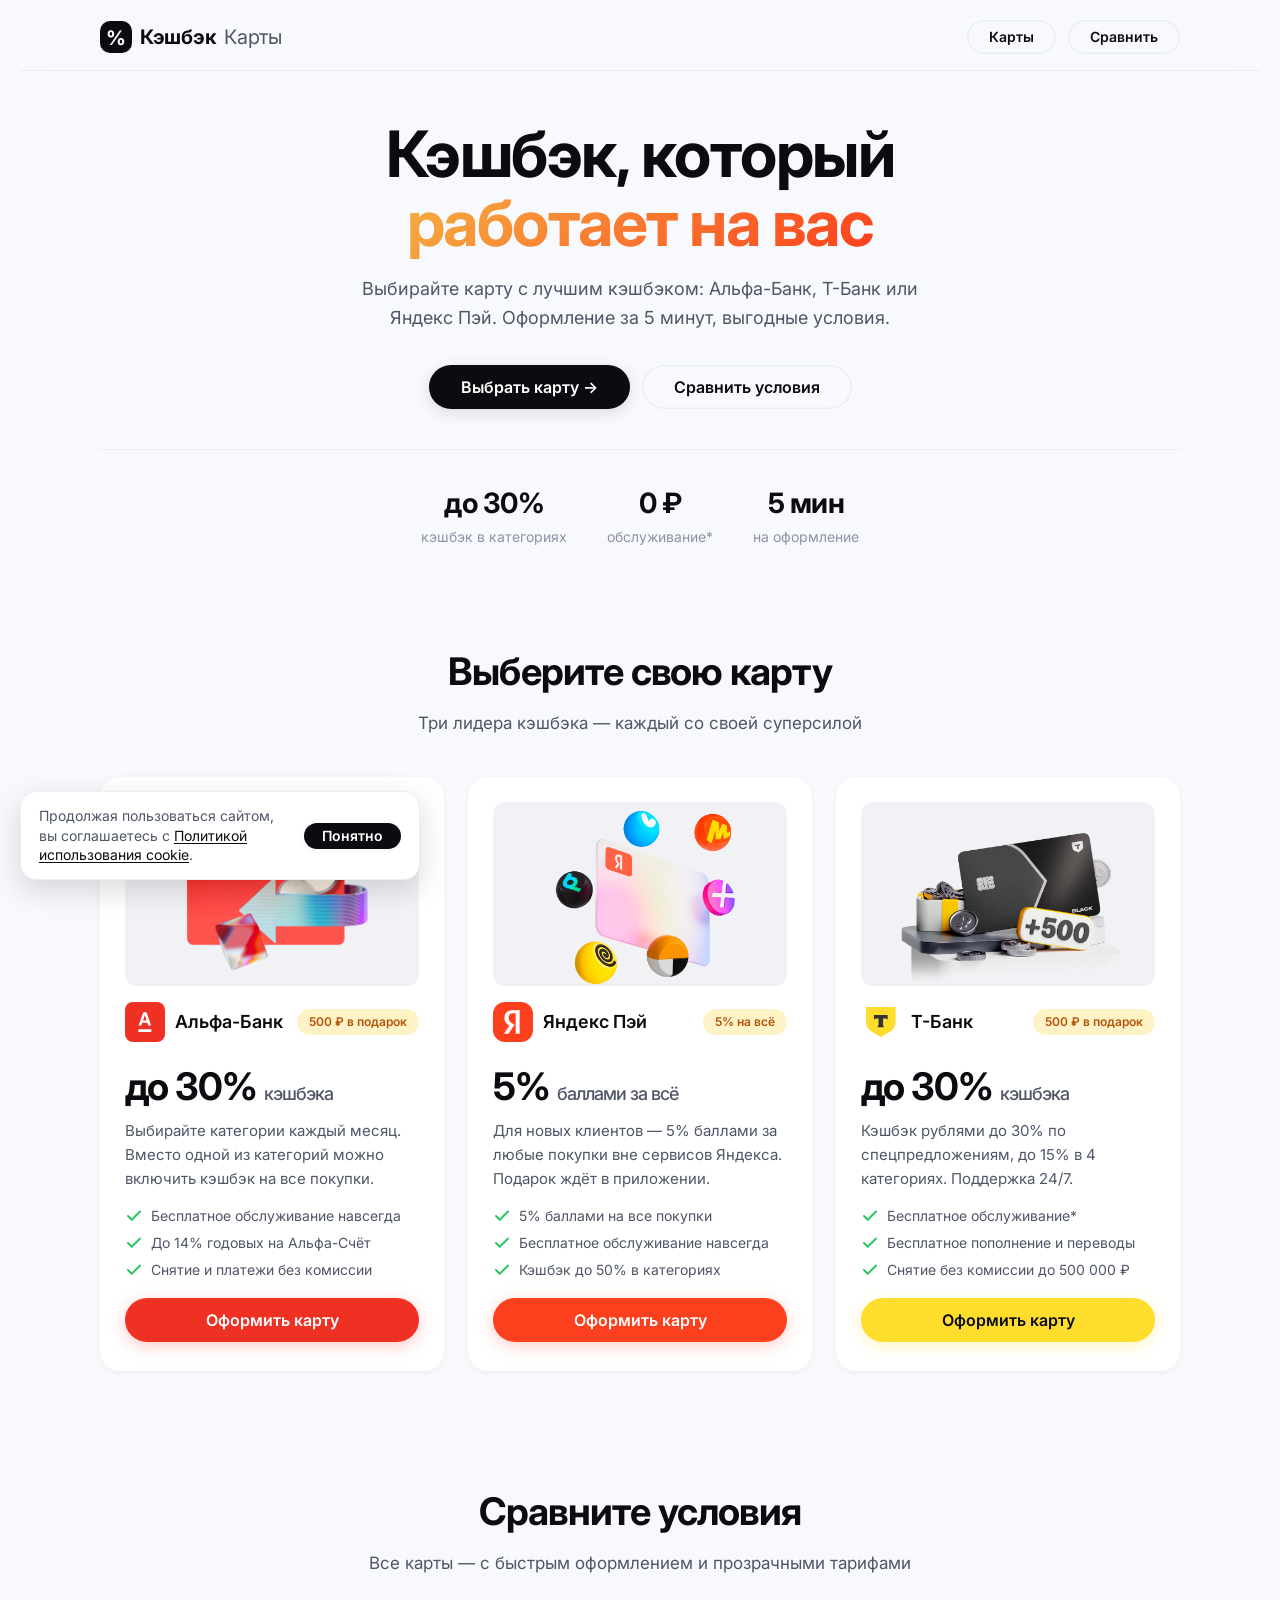
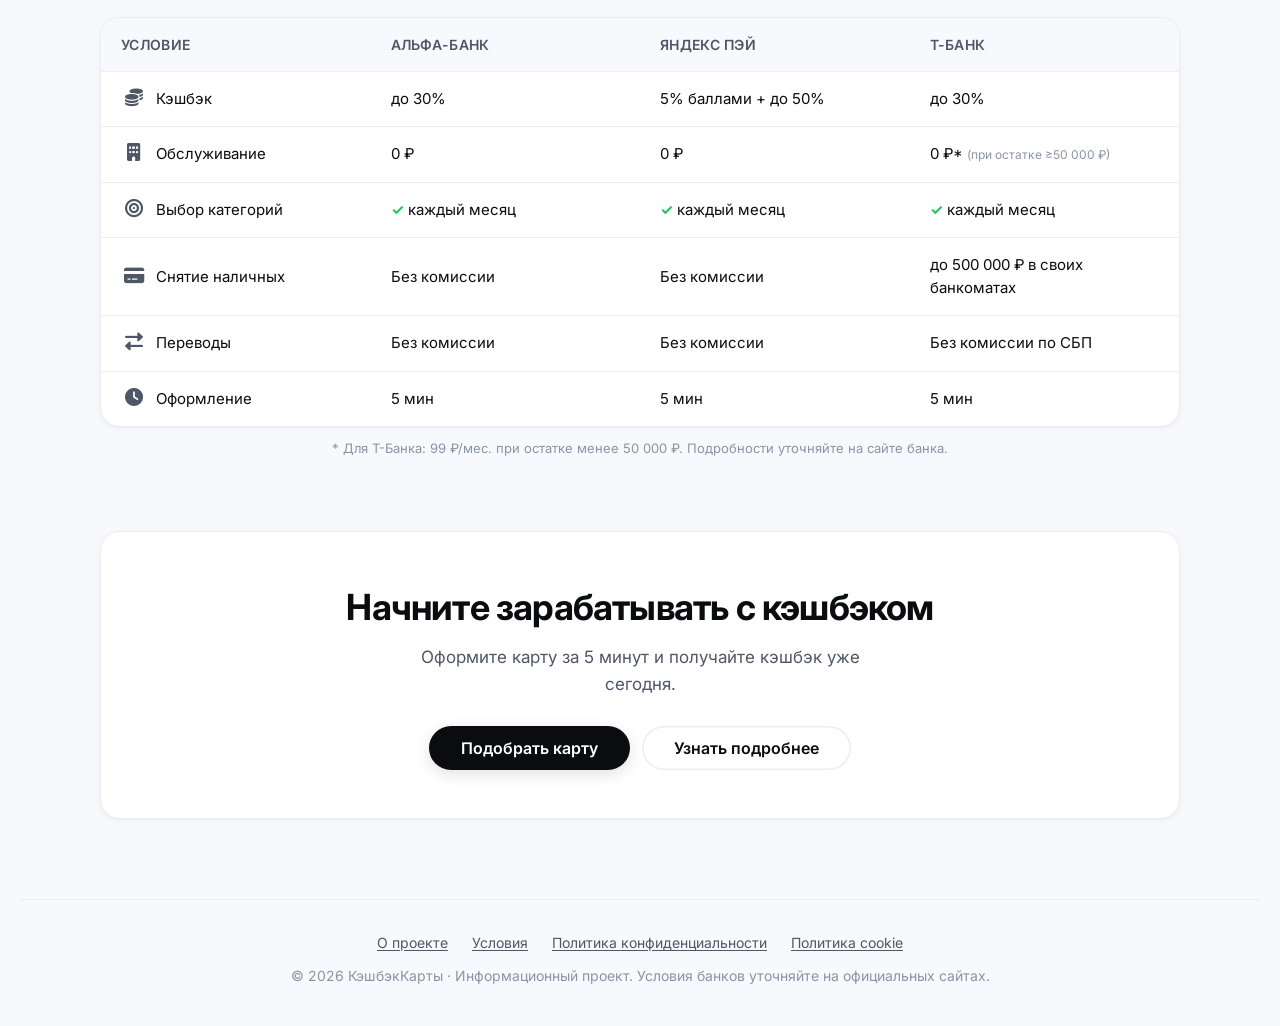
==== index.html @ 8a9fdfa0 "Update index.html" ====
<!DOCTYPE html>
<html lang="ru">
<head>

<!-- Yandex.Metrika counter -->
<script type="text/javascript">
    (function(m,e,t,r,i,k,a){
        m[i]=m[i]||function(){(m[i].a=m[i].a||[]).push(arguments)};
        m[i].l=1*new Date();
        for (var j = 0; j < document.scripts.length; j++) {if (document.scripts[j].src === r) { return; }}
        k=e.createElement(t),a=e.getElementsByTagName(t)[0],k.async=1,k.src=r,a.parentNode.insertBefore(k,a)
    })(window, document,'script','https://mc.yandex.ru/metrika/tag.js?id=110463115', 'ym');

    ym(110463115, 'init', {ssr:true, webvisor:true, clickmap:true, ecommerce:"dataLayer", referrer: document.referrer, url: location.href, accurateTrackBounce:true, trackLinks:true});
</script>
<noscript><div><img src="https://mc.yandex.ru/watch/110463115" style="position:absolute; left:-9999px;" alt="" /></div></noscript>
<!-- /Yandex.Metrika counter -->

    <!-- Управление индексацией -->
    <meta name="robots" content="index, follow">
    
    <!-- Канонический URL (основной адрес страницы, защита от дублей) -->
    <link rel="canonical" href="https://cash-top.ru/index.html">
    
    <!-- Open Graph (для соцсетей) -->
    <meta property="og:title" content="Сравнение карт с кэшбэком – Альфа, Т-Банк, Яндекс" />
    <meta property="og:description" content="Выберите лучшую дебетовую карту с кэшбэком до 30%. Сравните условия за 5 минут. Бесплатное обслуживание." />
    <meta property="og:locale" content="ru_RU">
    <meta property="og:type" content="website">
    <meta property="og:site_name" content="КэшбэкКарты">
    <meta property="og:url" content="https://cash-top.ru/index.html">
    <!-- Картинка для соцсетей (общая для всех страниц, либо своя для каждой) -->
    <meta property="og:image" content="https://cash-top.ru/og-image-1200x630.png">
    <meta property="og:image:width" content="1200">
    <meta property="og:image:height" content="630">
    
    <meta charset="UTF-8" />
    <meta name="viewport" content="width=device-width, initial-scale=1.0, maximum-scale=1.0, user-scalable=no" />
    <title>Сравнение карт с кэшбэком – Альфа, Т-Банк, Яндекс | КэшбэкКарты</title>
    <meta name="description" content="Выберите лучшую дебетовую карту с кэшбэком до 30%. Сравните условия Альфа-Банка, Т-Банка и Яндекс Пэй за 5 минут. Бесплатное обслуживание." />
    <link rel="stylesheet" href="https://cdnjs.cloudflare.com/ajax/libs/font-awesome/6.0.0-beta3/css/all.min.css" />
    <link rel="preconnect" href="https://fonts.googleapis.com" />
    <link rel="preconnect" href="https://fonts.gstatic.com" crossorigin />
    <link href="https://fonts.googleapis.com/css2?family=Inter:opsz,wght@14..32,400;14..32,500;14..32,600;14..32,700&display=swap" rel="stylesheet" />
    <link rel="stylesheet" href="styles.css" />

    <!-- Базовый фавикон -->
    <link rel="icon" type="image/x-icon" href="/favicon.ico">
    <link rel="icon" type="image/svg+xml" href="/favicon.svg">
    
    <!-- Для современных браузеров -->
    <link rel="icon" type="image/png" sizes="32x32" href="/favicon-32x32.png">
    <link rel="icon" type="image/png" sizes="16x16" href="/favicon-16x16.png">
    
    <!-- Для iOS (Apple Touch Icon) -->
    <link rel="apple-touch-icon" sizes="180x180" href="/apple-touch-icon.png">
    
    <!-- Для Android Chrome (PWA) -->
    <link rel="manifest" href="/site.webmanifest">
    
    <!-- Цвет темы в браузере (опционально) -->
    <meta name="theme-color" content="#0b0c10">
    
</head>
<body>

    <!-- ===== HEADER ===== -->
    <header class="header">
        <div class="container">
            <a href="index.html" class="logo">
                <svg width="32" height="32" viewBox="0 0 32 32" fill="none" xmlns="http://www.w3.org/2000/svg">
                    <rect width="32" height="32" rx="10" fill="#0b0c10" />
                    <text x="50%" y="52%" dominant-baseline="central" text-anchor="middle" fill="#fff" font-size="20" font-weight="700" font-family="Inter, sans-serif">%</text>
                </svg>
                Кэшбэк<span>Карты</span>
            </a>
            <div class="header-actions">
                <a href="index.html#cards" class="btn btn-sm btn-outline">Карты</a>
                <a href="index.html#compare" class="btn btn-sm btn-outline">Сравнить</a>
            </div>
        </div>
    </header>

    <!-- ===== HERO ===== -->
    <section class="hero">
        <div class="container">
            <h1>Кэшбэк, который<br /><span class="highlight">работает на вас</span></h1>
            <p>Выбирайте карту с лучшим кэшбэком: Альфа-Банк, Т-Банк или Яндекс Пэй. Оформление за 5 минут, выгодные условия.</p>
            <div class="hero-actions">
                <a href="index.html#cards" class="btn btn-primary">Выбрать карту →</a>
                <a href="index.html#compare" class="btn btn-outline">Сравнить условия</a>
            </div>
            <div class="hero-stats">
                <div class="hero-stats-item"><div class="num">до 30%</div><div class="label">кэшбэк в категориях</div></div>
                <div class="hero-stats-item"><div class="num">0 ₽</div><div class="label">обслуживание*</div></div>
                <div class="hero-stats-item"><div class="num">5 мин</div><div class="label">на оформление</div></div>
            </div>
        </div>
    </section>

    <!-- ===== CARDS ===== -->
    <section class="section" id="cards">
        <div class="container">
            <div class="section-header"><h2>Выберите свою карту</h2><p>Три лидера кэшбэка — каждый со своей суперсилой</p></div>
            <div class="cards-grid">
                <!-- Альфа-Банк -->
                <div class="card-offer">
                    <div class="card-image"><img src="alfa.png" alt="Альфа-Карта" /></div>
                    <div class="brand">
                        <div class="brand-icon"><img src="alfa.svg" alt="Альфа-Банк" /></div>
                        <span class="brand-name">Альфа-Банк</span>
                        <span class="badge">500 ₽ в подарок</span>
                    </div>
                    <div class="cashback">до 30% <span>кэшбэка</span></div>
                    <p class="desc">Выбирайте категории каждый месяц. Вместо одной из категорий можно включить кэшбэк на все покупки.</p>
                    <ul class="features">
                        <li><svg width="18" height="18" viewBox="0 0 24 24" fill="none" stroke="currentColor" stroke-width="2.5" stroke-linecap="round" stroke-linejoin="round"><path d="M20 6L9 17l-5-5"/></svg> Бесплатное обслуживание навсегда</li>
                        <li><svg width="18" height="18" viewBox="0 0 24 24" fill="none" stroke="currentColor" stroke-width="2.5" stroke-linecap="round" stroke-linejoin="round"><path d="M20 6L9 17l-5-5"/></svg> До 14% годовых на Альфа-Счёт</li>
                        <li><svg width="18" height="18" viewBox="0 0 24 24" fill="none" stroke="currentColor" stroke-width="2.5" stroke-linecap="round" stroke-linejoin="round"><path d="M20 6L9 17l-5-5"/></svg> Снятие и платежи без комиссии</li>
                    </ul>
                    <a href="https://alfa.me/g3Qh7x" target="_blank" rel="noopener" class="btn btn-alfa btn-block">Оформить карту</a>
                </div>
                <!-- Яндекс Пэй -->
                <div class="card-offer">
                    <div class="card-image"><img src="yandex.png" alt="Яндекс Пэй" /></div>
                    <div class="brand">
                        <div class="brand-icon"><img src="yandex.svg" alt="Яндекс Пэй" /></div>
                        <span class="brand-name">Яндекс Пэй</span>
                        <span class="badge">5% на всё</span>
                    </div>
                    <div class="cashback">5% <span>баллами за всё</span></div>
                    <p class="desc">Для новых клиентов — 5% баллами за любые покупки вне сервисов Яндекса. Подарок ждёт в приложении.</p>
                    <ul class="features">
                        <li><svg width="18" height="18" viewBox="0 0 24 24" fill="none" stroke="currentColor" stroke-width="2.5" stroke-linecap="round" stroke-linejoin="round"><path d="M20 6L9 17l-5-5"/></svg> 5% баллами на все покупки</li>
                        <li><svg width="18" height="18" viewBox="0 0 24 24" fill="none" stroke="currentColor" stroke-width="2.5" stroke-linecap="round" stroke-linejoin="round"><path d="M20 6L9 17l-5-5"/></svg> Бесплатное обслуживание навсегда</li>
                        <li><svg width="18" height="18" viewBox="0 0 24 24" fill="none" stroke="currentColor" stroke-width="2.5" stroke-linecap="round" stroke-linejoin="round"><path d="M20 6L9 17l-5-5"/></svg> Кэшбэк до 50% в категориях</li>
                    </ul>
                    <a href="https://bank.yandex.ru/invite?refid=5atJBcJFgnE" target="_blank" rel="noopener" class="btn btn-yandex btn-block">Оформить карту</a>
                </div>
                <!-- Т-Банк -->
                <div class="card-offer">
                    <div class="card-image"><img src="tbank.png" alt="Т-Банк Black" /></div>
                    <div class="brand">
                        <div class="brand-icon"><img src="tbank.svg" alt="Т-Банк" /></div>
                        <span class="brand-name">Т-Банк</span>
                        <span class="badge">500 ₽ в подарок</span>
                    </div>
                    <div class="cashback">до 30% <span>кэшбэка</span></div>
                    <p class="desc">Кэшбэк рублями до 30% по спецпредложениям, до 15% в 4 категориях. Поддержка 24/7.</p>
                    <ul class="features">
                        <li><svg width="18" height="18" viewBox="0 0 24 24" fill="none" stroke="currentColor" stroke-width="2.5" stroke-linecap="round" stroke-linejoin="round"><path d="M20 6L9 17l-5-5"/></svg> Бесплатное обслуживание*</li>
                        <li><svg width="18" height="18" viewBox="0 0 24 24" fill="none" stroke="currentColor" stroke-width="2.5" stroke-linecap="round" stroke-linejoin="round"><path d="M20 6L9 17l-5-5"/></svg> Бесплатное пополнение и переводы</li>
                        <li><svg width="18" height="18" viewBox="0 0 24 24" fill="none" stroke="currentColor" stroke-width="2.5" stroke-linecap="round" stroke-linejoin="round"><path d="M20 6L9 17l-5-5"/></svg> Снятие без комиссии до 500 000 ₽</li>
                    </ul>
                    <a href="https://tbank.ru/baf/66MGK6Lx8ze" target="_blank" rel="noopener" class="btn btn-tbank btn-block">Оформить карту</a>
                </div>
            </div>
        </div>
    </section>

    <!-- ===== COMPARISON ===== -->
    <section class="section" id="compare">
        <div class="container">
            <div class="section-header"><h2>Сравните условия</h2><p>Все карты — с быстрым оформлением и прозрачными тарифами</p></div>
            <div class="comparison-wrap">
                <table class="comparison-table">
                    <thead><tr><th>Условие</th><th>Альфа-Банк</th><th>Яндекс Пэй</th><th>Т-Банк</th></tr></thead>
                    <tbody>
                        <tr><td><i class="fas fa-coins row-icon"></i> Кэшбэк</td><td>до 30%</td><td>5% баллами + до 50%</td><td>до 30%</td></tr>
                        <tr><td><i class="fas fa-building row-icon"></i> Обслуживание</td><td>0 ₽</td><td>0 ₽</td><td>0 ₽* <span style="font-size:12px;color:var(--text-tertiary);">(при остатке ≥50 000 ₽)</span></td></tr>
                        <tr><td><i class="fas fa-bullseye row-icon"></i> Выбор категорий</td><td><span class="check">✓</span> каждый месяц</td><td><span class="check">✓</span> каждый месяц</td><td><span class="check">✓</span> каждый месяц</td></tr>
                        <tr><td><i class="fas fa-credit-card row-icon"></i> Снятие наличных</td><td>Без комиссии</td><td>Без комиссии</td><td>до 500 000 ₽ в своих банкоматах</td></tr>
                        <tr><td><i class="fas fa-exchange-alt row-icon"></i> Переводы</td><td>Без комиссии</td><td>Без комиссии</td><td>Без комиссии по СБП</td></tr>
                        <tr><td><i class="fas fa-clock row-icon"></i> Оформление</td><td>5 мин</td><td>5 мин</td><td>5 мин</td></tr>
                    </tbody>
                </table>
            </div>
            <p style="font-size:13px;color:var(--text-tertiary);margin-top:12px;text-align:center;">* Для Т-Банка: 99 ₽/мес. при остатке менее 50 000 ₽. Подробности уточняйте на сайте банка.</p>
        </div>
    </section>

    <!-- ===== CTA ===== -->
    <section class="section" style="padding-top:0;">
        <div class="container">
            <div class="cta-section">
                <h2>Начните зарабатывать с кэшбэком</h2>
                <p>Оформите карту за 5 минут и получайте кэшбэк уже сегодня.</p>
                <div class="cta-actions">
                    <a href="index.html#cards" class="btn btn-primary">Подобрать карту</a>
                    <a href="#" class="btn btn-outline">Узнать подробнее</a>
                </div>
            </div>
        </div>
    </section>

    <!-- ===== FOOTER ===== -->
    <footer class="footer">
        <div class="container">
            <div class="footer-links">
                <a href="about.html">О проекте</a>
                <a href="terms.html">Условия</a>
                <a href="privacy.html">Политика конфиденциальности</a>
                <a href="cookies.html">Политика cookie</a>
            </div>
            <p>© 2026 КэшбэкКарты · Информационный проект. Условия банков уточняйте на официальных сайтах.</p>
        </div>
    </footer>

    <!-- ===== COOKIE BANNER (CashUP style) ===== -->
    <div id="cookieBanner" class="cookie-banner">
        <p>
            Продолжая пользоваться сайтом, вы соглашаетесь с
            <a href="cookies.html">Политикой использования cookie</a>.
        </p>
        <button class="btn" id="acceptCookies">Понятно</button>
    </div>

    <script>
        (function() {
            const banner = document.getElementById('cookieBanner');
            const acceptBtn = document.getElementById('acceptCookies');

            if (localStorage.getItem('cookieConsent') === 'accepted') {
                banner.classList.remove('show');
            } else {
                banner.classList.add('show');
            }

            acceptBtn.addEventListener('click', function() {
                localStorage.setItem('cookieConsent', 'accepted');
                banner.classList.remove('show');
            });
        })();
    </script>

</body>
</html>
---- styles.css ----
/* ===== RESET & BASE ===== */
*,
*::before,
*::after {
    box-sizing: border-box;
    margin: 0;
    padding: 0;
}

:root {
    --font: 'Inter', -apple-system, BlinkMacSystemFont, 'Segoe UI', Roboto, sans-serif;
    --bg: #f8f9fc;
    --surface: #ffffff;
    --surface-hover: #f0f2f6;
    --text-primary: #0b0c10;
    --text-secondary: #4f5666;
    --text-tertiary: #8b93a6;
    --border: #eaeef3;
    --shadow-sm: 0 2px 8px rgba(0, 0, 0, .04), 0 1px 2px rgba(0, 0, 0, .02);
    --shadow-md: 0 8px 30px rgba(0, 0, 0, .06), 0 2px 8px rgba(0, 0, 0, .02);
    --shadow-lg: 0 20px 60px rgba(0, 0, 0, .08), 0 8px 24px rgba(0, 0, 0, .02);
    --radius: 20px;
    --radius-sm: 12px;
    --radius-full: 60px;
    --max-width: 1120px;
    --transition: .25s ease;
}

html {
    -webkit-font-smoothing: antialiased;
    -moz-osx-font-smoothing: grayscale;
}

body {
    font-family: var(--font);
    background: var(--bg);
    color: var(--text-primary);
    line-height: 1.5;
    padding: 0 20px;
}

a {
    text-decoration: none;
    color: inherit;
}

img {
    display: block;
    max-width: 100%;
}

.container {
    max-width: var(--max-width);
    margin: 0 auto;
    padding: 0 20px;
}

/* ===== BUTTONS ===== */
.btn {
    display: inline-flex;
    align-items: center;
    justify-content: center;
    gap: 8px;
    padding: 14px 32px;
    font-family: var(--font);
    font-weight: 600;
    font-size: 16px;
    line-height: 1;
    border: none;
    border-radius: var(--radius-full);
    cursor: pointer;
    transition: var(--transition);
    background: var(--surface);
    color: var(--text-primary);
    box-shadow: var(--shadow-sm);
}

.btn-primary {
    background: #0b0c10;
    color: #fff;
    box-shadow: 0 4px 16px rgba(11, 12, 16, .12);
}
.btn-primary:hover {
    background: #1f2128;
    transform: translateY(-2px);
    box-shadow: 0 8px 28px rgba(11, 12, 16, .16);
}

.btn-tbank {
    background: #ffdd2d;
    color: #0b0c10;
    box-shadow: 0 4px 16px rgba(255, 221, 45, .3);
}
.btn-tbank:hover {
    background: #f5d020;
    transform: translateY(-2px);
    box-shadow: 0 8px 28px rgba(255, 221, 45, .35);
}

.btn-yandex {
    background: #fc3f1d;
    color: #fff;
    box-shadow: 0 4px 16px rgba(252, 63, 29, .25);
}
.btn-yandex:hover {
    background: #e63514;
    transform: translateY(-2px);
    box-shadow: 0 8px 28px rgba(252, 63, 29, .3);
}

.btn-alfa {
    background: #ef3124;
    color: #fff;
    box-shadow: 0 4px 16px rgba(239, 49, 36, .25);
}
.btn-alfa:hover {
    background: #d62b1f;
    transform: translateY(-2px);
    box-shadow: 0 8px 28px rgba(239, 49, 36, .3);
}

.btn-outline {
    background: transparent;
    color: var(--text-primary);
    box-shadow: inset 0 0 0 1.5px var(--border);
}
.btn-outline:hover {
    background: var(--surface-hover);
    box-shadow: inset 0 0 0 1.5px var(--text-tertiary);
}

.btn-block {
    width: 100%;
    justify-content: center;
}

.btn-sm {
    padding: 10px 22px;
    font-size: 14px;
}

/* ===== HEADER ===== */
.header {
    padding: 20px 0 16px;
    border-bottom: 1px solid var(--border);
    background: rgba(248, 249, 252, .7);
    backdrop-filter: blur(12px);
    -webkit-backdrop-filter: blur(12px);
    position: sticky;
    top: 0;
    z-index: 100;
}

.header .container {
    display: flex;
    align-items: center;
    justify-content: space-between;
}

.logo {
    display: flex;
    align-items: center;
    gap: 8px;
    font-weight: 700;
    font-size: 20px;
    letter-spacing: -0.3px;
}
.logo svg {
    flex-shrink: 0;
}
.logo span {
    color: var(--text-secondary);
    font-weight: 400;
}

.header-actions {
    display: flex;
    align-items: center;
    gap: 12px;
}

/* ===== HERO ===== */
.hero {
    padding: 48px 0 40px;
    text-align: center;
}

.hero h1 {
    font-size: clamp(38px, 7vw, 64px);
    font-weight: 700;
    letter-spacing: -1.5px;
    line-height: 1.08;
    max-width: 720px;
    margin: 0 auto 18px;
}

.hero h1 .highlight {
    background: linear-gradient(135deg, #f5b042, #fc3f1d);
    -webkit-background-clip: text;
    -webkit-text-fill-color: transparent;
    background-clip: text;
}

.hero p {
    font-size: 18px;
    color: var(--text-secondary);
    max-width: 560px;
    margin: 0 auto 32px;
    line-height: 1.6;
}

.hero-actions {
    display: flex;
    flex-wrap: wrap;
    align-items: center;
    justify-content: center;
    gap: 12px;
}

.hero-stats {
    display: flex;
    justify-content: center;
    gap: 40px;
    margin-top: 40px;
    padding-top: 32px;
    border-top: 1px solid var(--border);
}

.hero-stats-item {
    text-align: center;
}

.hero-stats-item .num {
    font-size: 28px;
    font-weight: 700;
    letter-spacing: -0.5px;
}

.hero-stats-item .label {
    font-size: 14px;
    color: var(--text-tertiary);
    margin-top: 2px;
}

/* ===== SECTION ===== */
.section {
    padding: 56px 0;
}

.section-header {
    text-align: center;
    max-width: 600px;
    margin: 0 auto 40px;
}

.section-header h2 {
    font-size: clamp(28px, 4vw, 38px);
    font-weight: 700;
    letter-spacing: -0.8px;
    margin-bottom: 10px;
}

.section-header p {
    color: var(--text-secondary);
    font-size: 17px;
    line-height: 1.6;
}

/* ===== CARDS GRID ===== */
.cards-grid {
    display: grid;
    grid-template-columns: repeat(auto-fit, minmax(280px, 1fr));
    gap: 24px;
}

.card-offer {
    background: var(--surface);
    border-radius: var(--radius);
    padding: 24px 24px 28px;
    box-shadow: var(--shadow-sm);
    transition: var(--transition);
    border: 1px solid transparent;
    display: flex;
    flex-direction: column;
}

.card-offer:hover {
    transform: translateY(-4px);
    box-shadow: var(--shadow-md);
    border-color: var(--border);
}

.card-offer .card-image {
    width: 100%;
    border-radius: var(--radius-sm);
    margin-bottom: 16px;
    background: #f0f2f6;
    display: flex;
    align-items: center;
    justify-content: center;
    overflow: hidden;
    aspect-ratio: 1.6 / 1;
}

.card-offer .card-image img {
    width: 100%;
    height: 100%;
    object-fit: contain;
}

.card-offer .brand {
    display: flex;
    align-items: center;
    gap: 10px;
    margin-bottom: 12px;
}

.card-offer .brand-icon {
    width: 40px;
    height: 40px;
    flex-shrink: 0;
    border-radius: 8px;
    overflow: hidden;
    display: flex;
    align-items: center;
    justify-content: center;
}

.card-offer .brand-icon img {
    width: 100%;
    height: 100%;
    object-fit: contain;
}

.card-offer .brand-name {
    font-weight: 600;
    font-size: 18px;
}

.card-offer .badge {
    font-size: 12px;
    font-weight: 600;
    background: #fef3c7;
    color: #b45309;
    padding: 4px 12px;
    border-radius: var(--radius-full);
    margin-left: auto;
    white-space: nowrap;
}

.card-offer .cashback {
    font-size: 38px;
    font-weight: 700;
    letter-spacing: -1px;
    margin: 4px 0 4px;
}

.card-offer .cashback span {
    font-size: 18px;
    font-weight: 500;
    color: var(--text-secondary);
}

.card-offer .desc {
    color: var(--text-secondary);
    font-size: 15px;
    line-height: 1.6;
    margin-bottom: 14px;
    flex: 1;
}

.card-offer .features {
    list-style: none;
    padding: 0;
    margin: 0 0 18px;
    display: flex;
    flex-direction: column;
    gap: 6px;
}

.card-offer .features li {
    display: flex;
    align-items: flex-start;
    gap: 8px;
    font-size: 14px;
    color: var(--text-secondary);
}

.card-offer .features li svg {
    flex-shrink: 0;
    margin-top: 2px;
    color: #22c55e;
}

.card-offer .btn {
    margin-top: auto;
}

/* ===== COMPARISON TABLE ===== */
.comparison-wrap {
    background: var(--surface);
    border-radius: var(--radius);
    box-shadow: var(--shadow-sm);
    overflow: hidden;
    border: 1px solid var(--border);
}

.comparison-table {
    width: 100%;
    table-layout: fixed;
    border-collapse: collapse;
    font-size: 15px;
}

.comparison-table th,
.comparison-table td {
    padding: 16px 20px;
    text-align: left;
    border-bottom: 1px solid var(--border);
}

.comparison-table th:first-child,
.comparison-table td:first-child {
    width: 25%;
}
.comparison-table th:not(:first-child),
.comparison-table td:not(:first-child) {
    width: 25%;
}

.comparison-table th {
    background: var(--bg);
    font-weight: 600;
    font-size: 14px;
    color: var(--text-secondary);
    text-transform: uppercase;
    letter-spacing: .3px;
}

.comparison-table tr:last-child td {
    border-bottom: none;
}

.comparison-table .bank-cell {
    font-weight: 600;
    display: flex;
    align-items: center;
    gap: 10px;
}
.comparison-table .bank-cell .logo-sm {
    width: 24px;
    height: 24px;
}
.comparison-table .bank-cell .logo-sm img {
    width: 100%;
    height: 100%;
}

.comparison-table .check {
    color: #22c55e;
    font-weight: 700;
}

.comparison-table .row-icon {
    font-size: 18px;
    width: 1.4em;
    text-align: center;
    margin-right: 6px;
    color: var(--text-secondary);
}

/* ===== CTA ===== */
.cta-section {
    background: var(--surface);
    border-radius: var(--radius);
    padding: 48px 40px;
    text-align: center;
    box-shadow: var(--shadow-sm);
    border: 1px solid var(--border);
    margin-top: 16px;
}

.cta-section h2 {
    font-size: clamp(26px, 3.5vw, 36px);
    font-weight: 700;
    letter-spacing: -0.8px;
    margin-bottom: 10px;
}

.cta-section p {
    color: var(--text-secondary);
    font-size: 17px;
    max-width: 480px;
    margin: 0 auto 28px;
    line-height: 1.6;
}

.cta-actions {
    display: flex;
    flex-wrap: wrap;
    justify-content: center;
    gap: 12px;
}

/* ===== CONTENT PAGES (about, terms, privacy, cookies) ===== */
.content-page {
    padding: 40px 20px;
    max-width: 800px;
    margin: 0 auto;
}

.content-page h1 {
    font-size: 32px;
    font-weight: 700;
    letter-spacing: -0.8px;
    margin-bottom: 20px;
}

.content-page h2 {
    font-size: 24px;
    font-weight: 600;
    margin: 28px 0 12px;
    letter-spacing: -0.4px;
}

.content-page p {
    margin-bottom: 12px;
    color: var(--text-secondary);
    line-height: 1.7;
}

.content-page ul {
    margin: 12px 0 16px 24px;
    color: var(--text-secondary);
    line-height: 1.7;
}

.content-page ul li {
    margin-bottom: 6px;
}

.content-page a {
    color: var(--text-link, #0b0c10);
    text-decoration: underline;
    text-underline-offset: 2px;
}
.content-page a:hover {
    color: var(--text-primary);
}

.content-page em {
    color: var(--text-tertiary);
    font-style: italic;
}

/* ===== FOOTER ===== */
.footer {
    padding: 32px 0 40px;
    border-top: 1px solid var(--border);
    margin-top: 24px;
    text-align: center;
    font-size: 14px;
    color: var(--text-tertiary);
}

.footer a {
    color: var(--text-secondary);
    text-decoration: underline;
    text-underline-offset: 2px;
}
.footer a:hover {
    color: var(--text-primary);
}

.footer-links {
    display: flex;
    justify-content: center;
    gap: 24px;
    margin-bottom: 12px;
    flex-wrap: wrap;
}

/* ===== COOKIE BANNER (CashUP style) ===== */
.cookie-banner {
    position: fixed;
    bottom: 20px;
    left: 20px;
    max-width: 400px;
    background: var(--surface);
    border-radius: 16px;
    box-shadow: 0 10px 30px rgba(0, 0, 0, 0.15);
    padding: 14px 18px;
    z-index: 9999;
    display: none;
    align-items: center;
    justify-content: space-between;
    gap: 14px;
    border: 1px solid var(--border);
}
.cookie-banner.show {
    display: flex;
}
.cookie-banner p {
    font-size: 14px;
    color: var(--text-secondary);
    margin: 0;
    flex: 1;
    line-height: 1.4;
}
.cookie-banner a {
    color: var(--text-link, var(--text-primary));
    text-decoration: underline;
    text-underline-offset: 2px;
}
.cookie-banner .btn {
    padding: 6px 18px;
    font-size: 14px;
    font-weight: 600;
    background: var(--button-color-primary, #0b0c10);
    color: var(--text-color-primary-inverted, #fff);
    border: none;
    border-radius: 30px;
    cursor: pointer;
    white-space: nowrap;
    transition: background 0.2s;
}
.cookie-banner .btn:hover {
    background: var(--button-color-primary-active, #1f2128);
}
@media (max-width: 640px) {
    .cookie-banner {
        left: 16px;
        right: 16px;
        max-width: none;
        bottom: 16px;
        padding: 12px 16px;
        flex-wrap: wrap;
        justify-content: center;
        text-align: center;
    }
    .cookie-banner p {
        flex: 1 1 100%;
        text-align: center;
    }
}

/* ===== RESPONSIVE ===== */
@media (max-width: 768px) {
    body {
        padding: 0 16px;
    }
    .container {
        padding: 0 12px;
    }
    .hero {
        padding: 32px 0 28px;
    }
    .hero h1 {
        font-size: 32px;
    }
    .hero-stats {
        gap: 24px;
        flex-wrap: wrap;
    }
    .hero-stats-item .num {
        font-size: 22px;
    }
    .section {
        padding: 40px 0;
    }
    .cards-grid {
        grid-template-columns: 1fr;
        max-width: 420px;
        margin: 0 auto;
    }
    .comparison-table {
        font-size: 13px;
    }
    .comparison-table th,
    .comparison-table td {
        padding: 12px 14px;
    }
    .cta-section {
        padding: 32px 20px;
    }
    .header .logo {
        font-size: 17px;
    }
    .header-actions .btn-sm {
        padding: 8px 16px;
        font-size: 13px;
    }
    .content-page {
        padding: 24px 12px;
    }
    .content-page h1 {
        font-size: 28px;
    }
    .content-page h2 {
        font-size: 20px;
    }
}

@media (max-width: 480px) {
    .hero h1 {
        font-size: 28px;
    }
    .hero p {
        font-size: 16px;
    }
    .hero-stats {
        flex-direction: column;
        gap: 12px;
    }
    .comparison-table {
        font-size: 12px;
    }
    .comparison-table th,
    .comparison-table td {
        padding: 10px 10px;
    }
    .comparison-table .bank-cell {
        gap: 6px;
        font-size: 13px;
    }
    .content-page h1 {
        font-size: 24px;
    }
    .content-page h2 {
        font-size: 18px;
    }
}
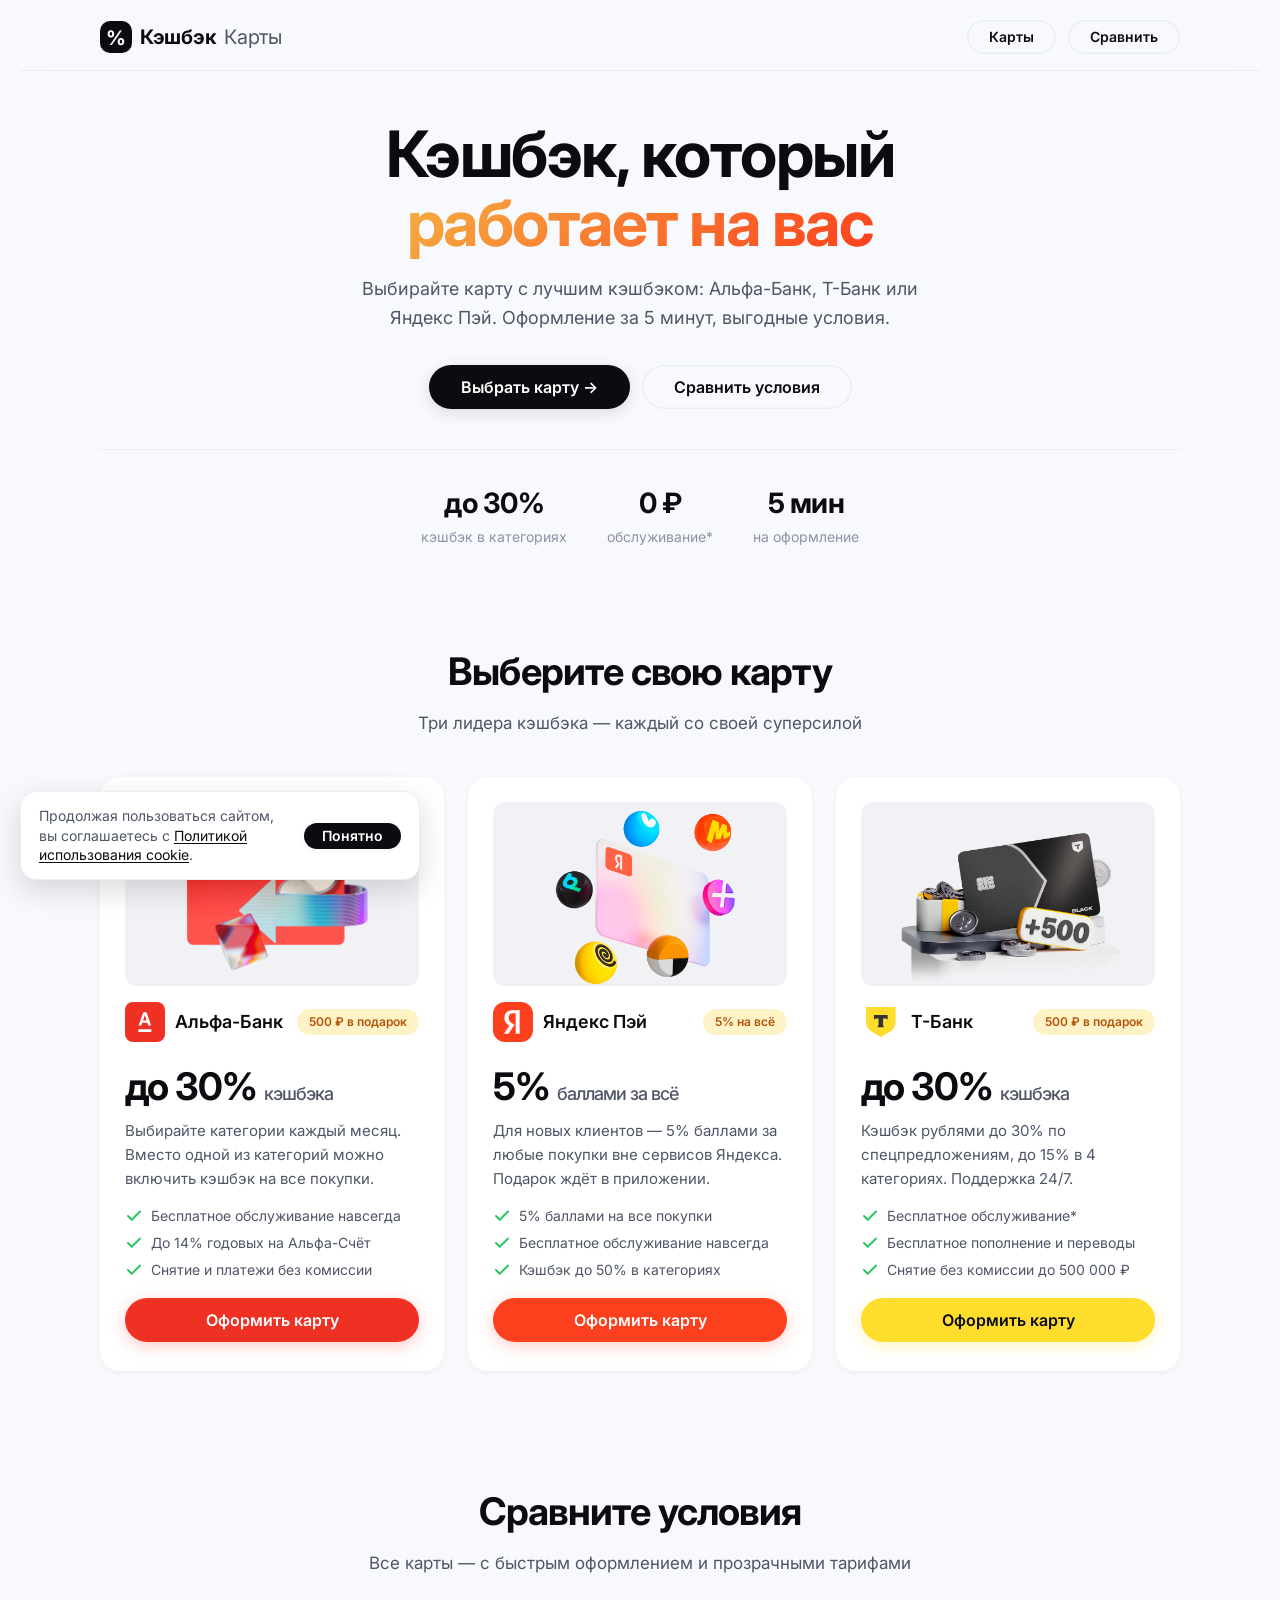
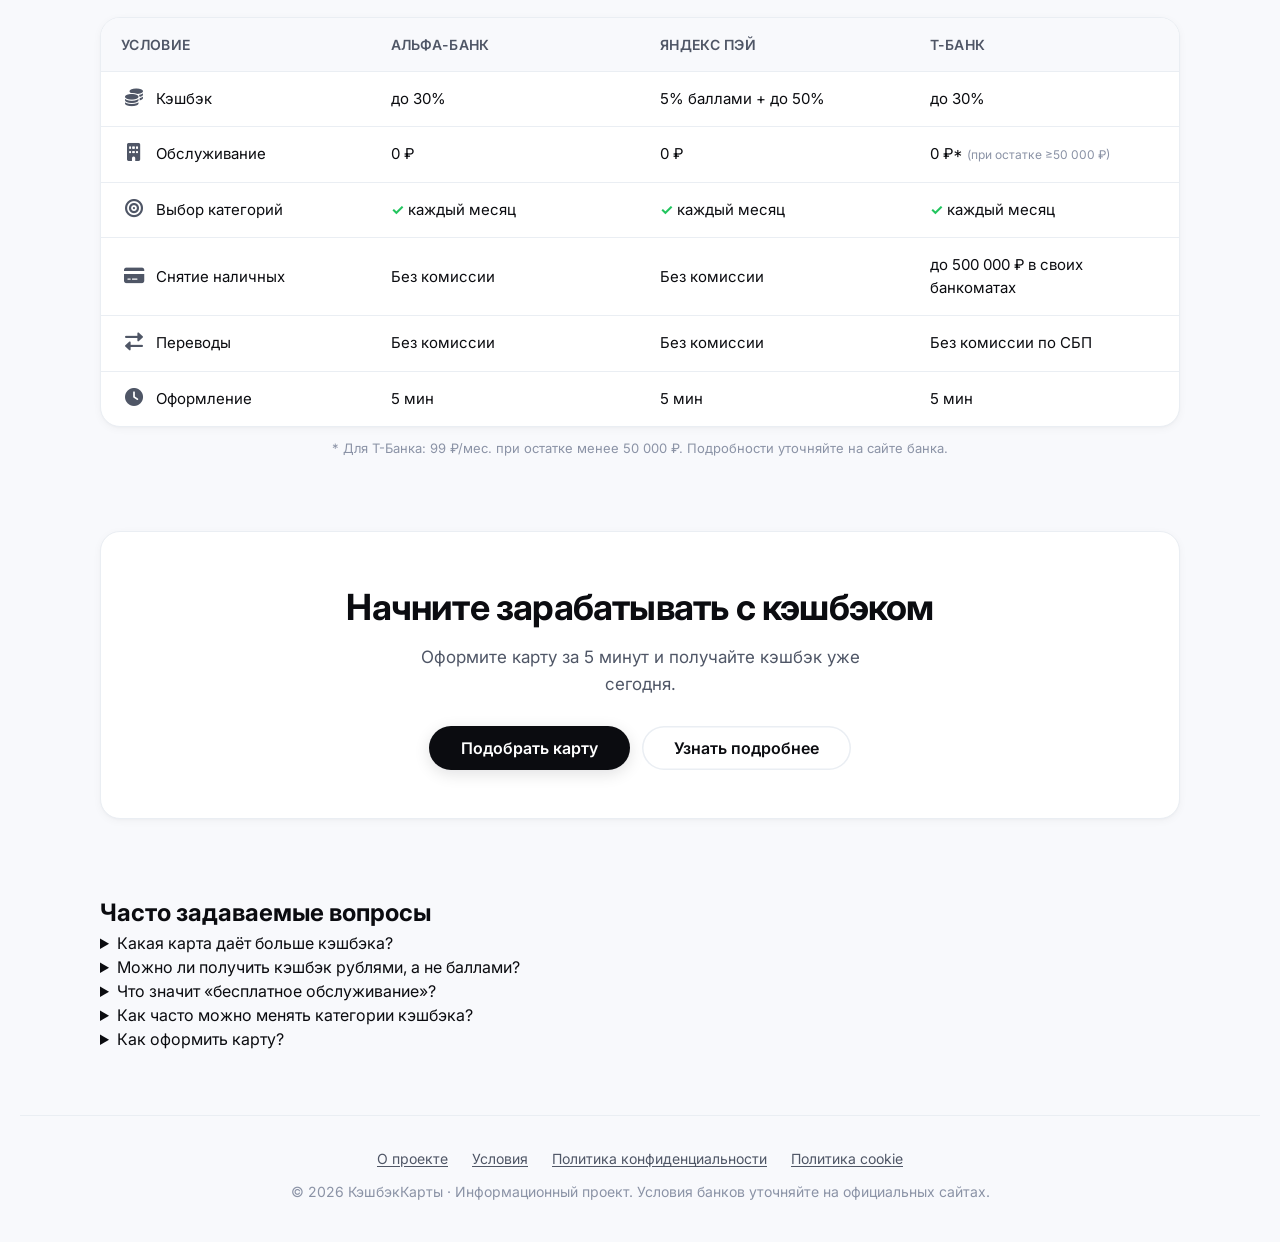
==== commit 17df857b: "Update index.html" ====
--- a/index.html
+++ b/index.html
@@ -193,6 +193,38 @@
         </div>
     </section>
 
+        <!-- ===== FAQ (АККОРДЕОН) ===== -->
+    <section class="section" id="faq" style="padding: 20px 0 40px;">
+        <div class="container">
+            <h2 class="section-title faq-title">Часто задаваемые вопросы</h2>
+    
+            <details class="faq-item">
+                <summary>Какая карта даёт больше кэшбэка?</summary>
+                <p>Универсальной карты не существует – банки обновляют условия каждый месяц. Оптимальная стратегия – использовать несколько карт в связке: например, Т-Банк для супермаркетов и АЗС, Альфа-Банк для кафе и развлечений, а Яндекс Пэй как универсальный вариант на все остальные покупки. Актуальные проценты всегда можно посмотреть в приложениях банков.</p>
+            </details>
+    
+            <details class="faq-item">
+                <summary>Можно ли получить кэшбэк рублями, а не баллами?</summary>
+                <p>Да, Альфа-Банк и Т-Банк начисляют кэшбэк рублями. Яндекс Пэй начисляет баллами, которые можно тратить в сервисах Яндекса.</p>
+            </details>
+    
+            <details class="faq-item">
+                <summary>Что значит «бесплатное обслуживание»?</summary>
+                <p>Это значит, что вы не платите за выпуск и годовое обслуживание карты. У Т-Банка есть условие: бесплатно, если хранить на счетах от 50 000 ₽, иначе 99 ₽/мес.</p>
+            </details>
+    
+            <details class="faq-item">
+                <summary>Как часто можно менять категории кэшбэка?</summary>
+                <p>Яндекс Пэй, Альфа-Банк и Т-Банк позволяют менять категории каждый месяц.</p>
+            </details>
+    
+            <details class="faq-item">
+                <summary>Как оформить карту?</summary>
+                <p>Нажмите кнопку «Оформить карту» на карточке нужного банка. Вы перейдёте на официальную страницу, где заполните заявку – это займёт не более 5 минут.</p>
+            </details>
+        </div>
+    </section>
+    
     <!-- ===== FOOTER ===== -->
     <footer class="footer">
         <div class="container">
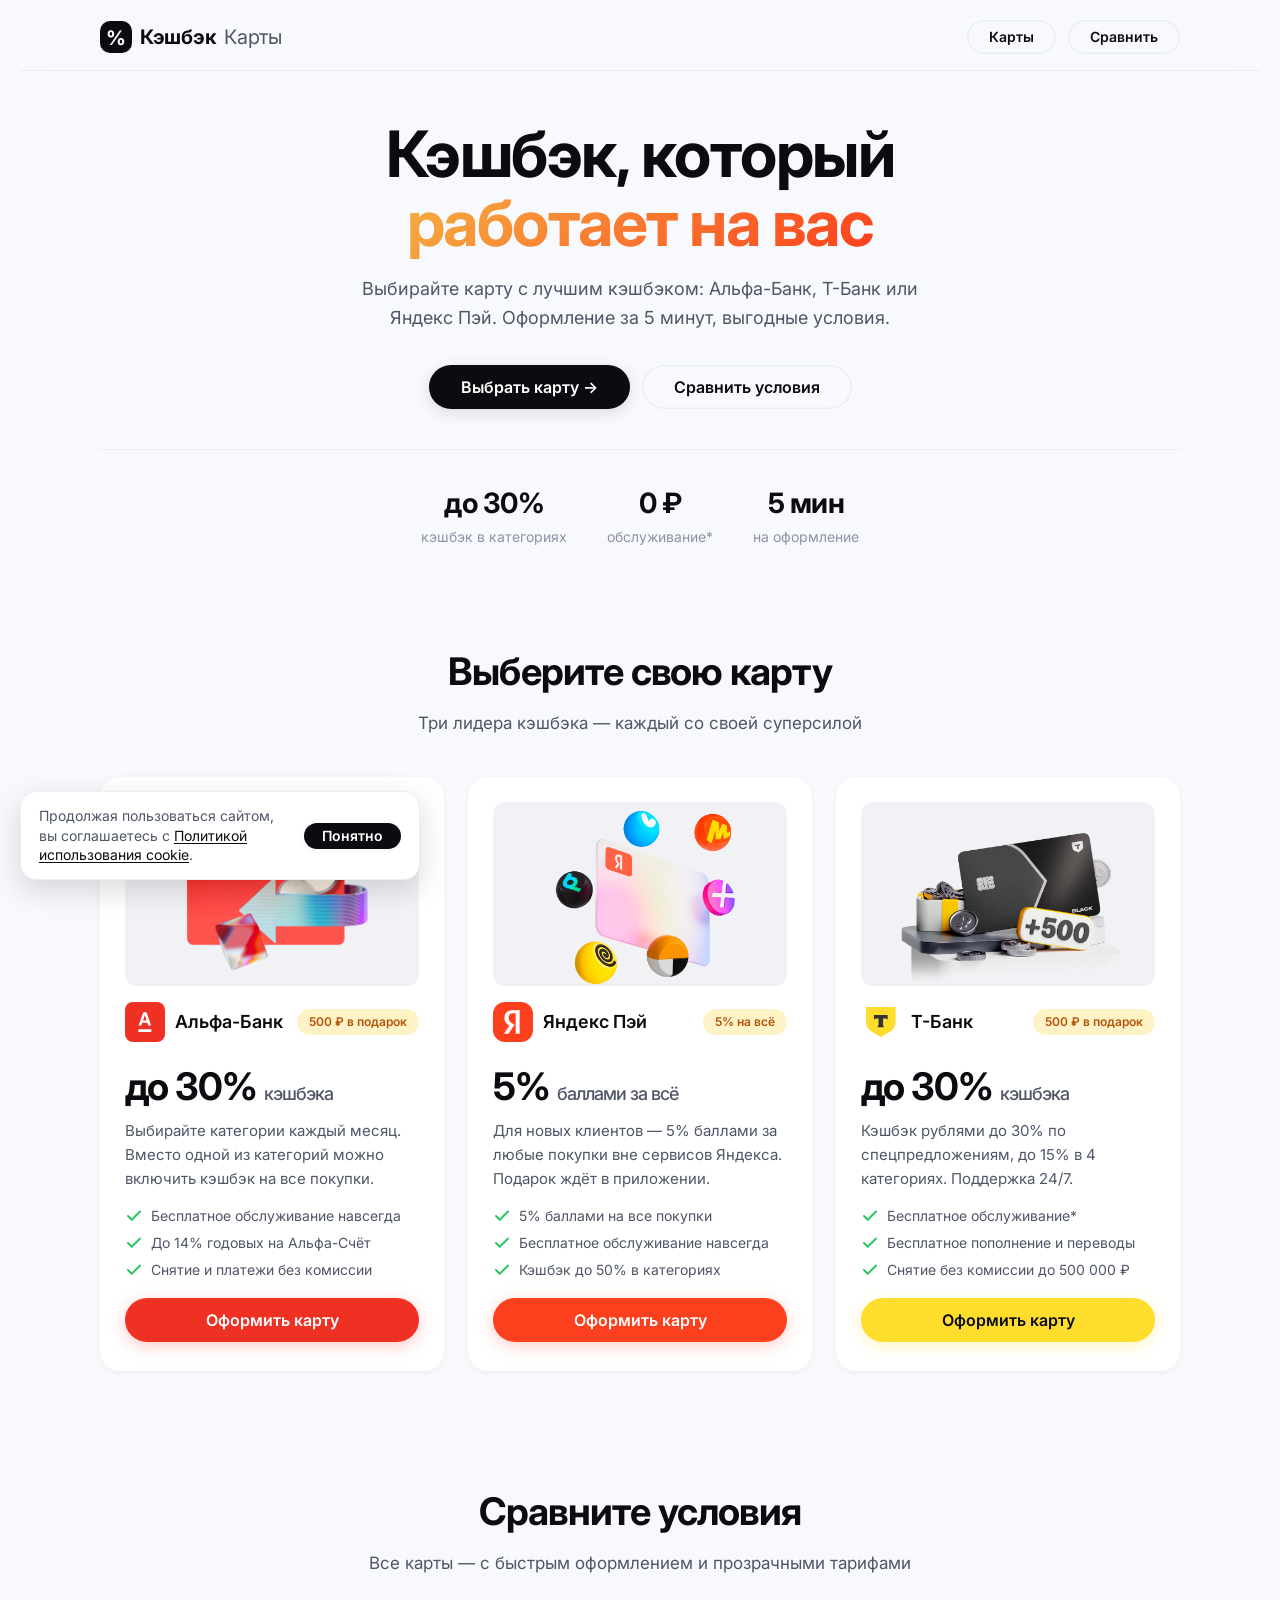
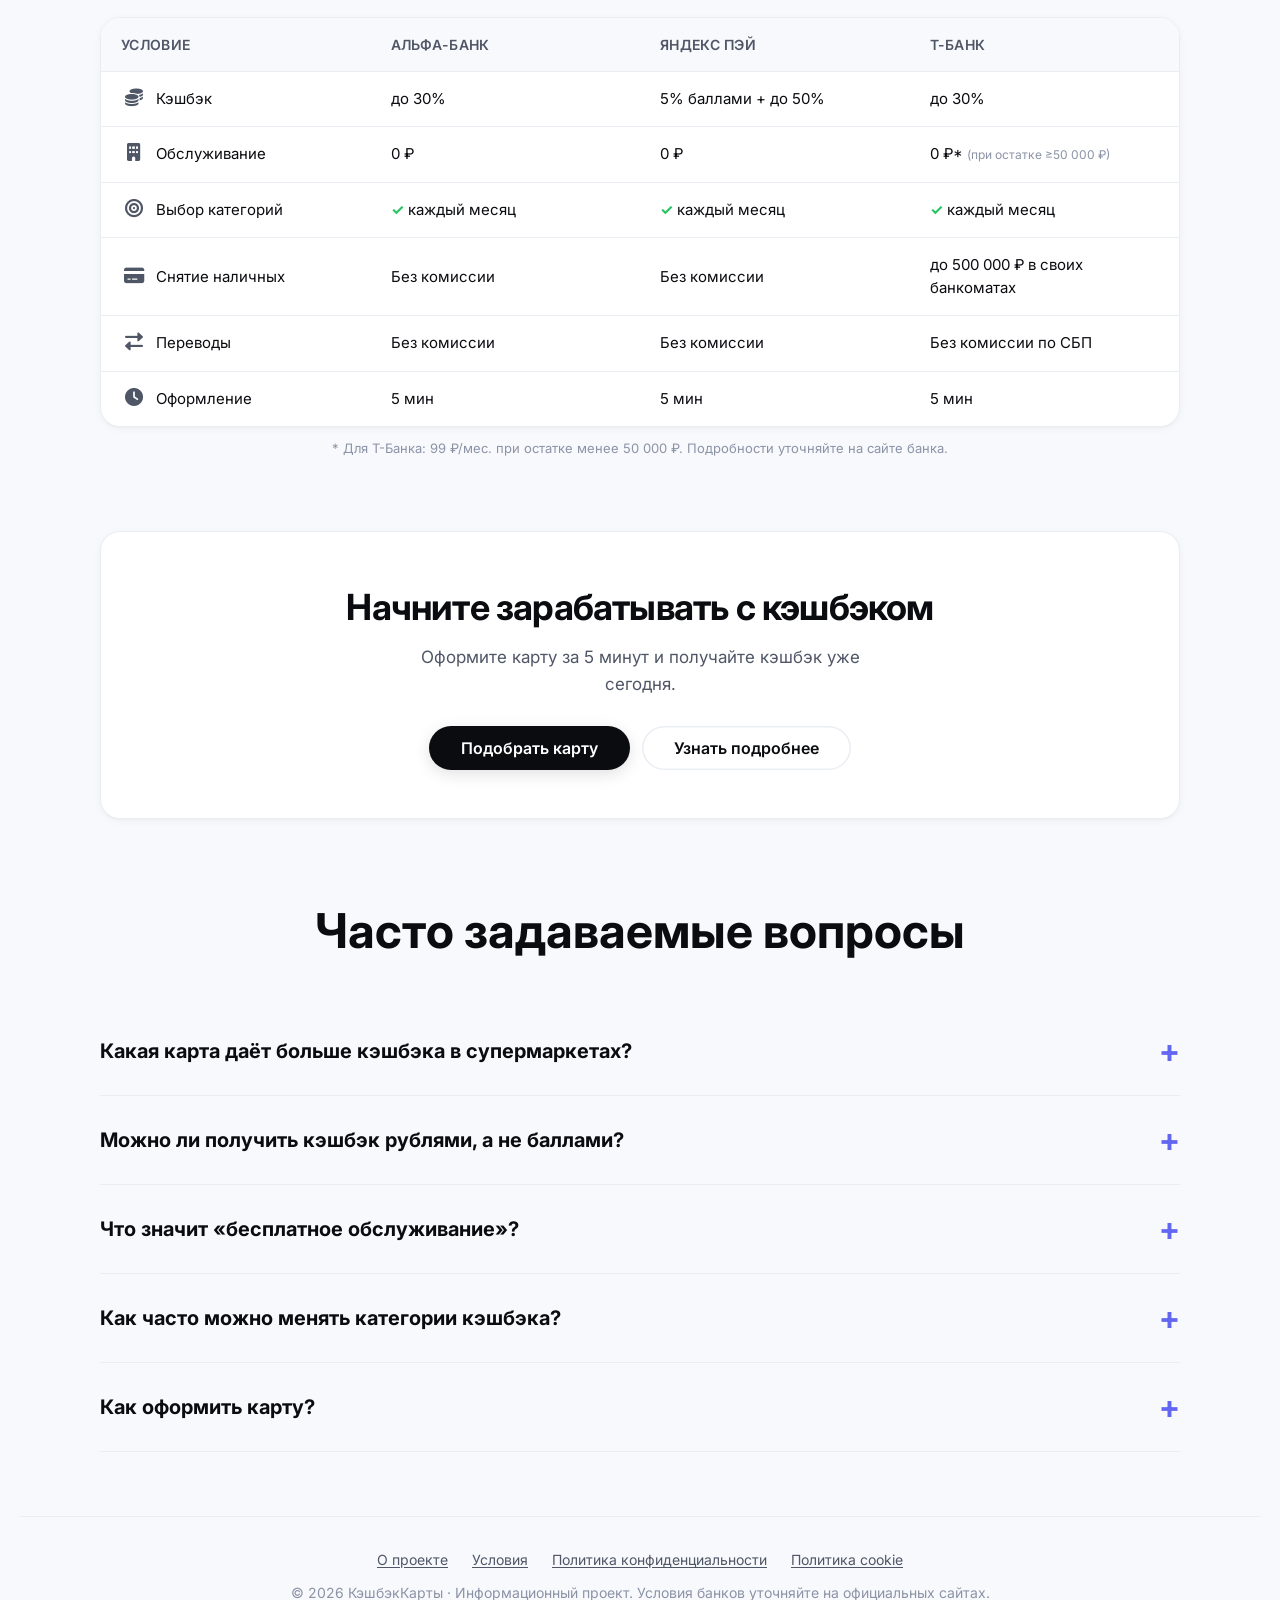
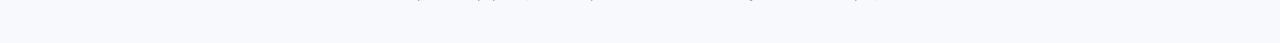
==== commit f73d7680: "Update index.html" ====
--- a/index.html
+++ b/index.html
@@ -193,38 +193,39 @@
         </div>
     </section>
 
-        <!-- ===== FAQ (АККОРДЕОН) ===== -->
+    <!-- ===== FAQ ===== -->
     <section class="section" id="faq" style="padding: 20px 0 40px;">
         <div class="container">
             <h2 class="section-title faq-title">Часто задаваемые вопросы</h2>
-    
-            <details class="faq-item">
-                <summary>Какая карта даёт больше кэшбэка?</summary>
-                <p>Универсальной карты не существует – банки обновляют условия каждый месяц. Оптимальная стратегия – использовать несколько карт в связке: например, Т-Банк для супермаркетов и АЗС, Альфа-Банк для кафе и развлечений, а Яндекс Пэй как универсальный вариант на все остальные покупки. Актуальные проценты всегда можно посмотреть в приложениях банков.</p>
-            </details>
-    
+
+            <details class="faq-item">
+                <summary>Какая карта даёт больше кэшбэка в супермаркетах?</summary>
+                <p>Т-Банк позволяет выбрать категорию «Супермаркеты» и получать до 5% кэшбэка. Альфа-Банк тоже даёт до 30% в выбранных категориях, но процент зависит от конкретного предложения.</p>
+            </details>
+
             <details class="faq-item">
                 <summary>Можно ли получить кэшбэк рублями, а не баллами?</summary>
                 <p>Да, Альфа-Банк и Т-Банк начисляют кэшбэк рублями. Яндекс Пэй начисляет баллами, которые можно тратить в сервисах Яндекса.</p>
             </details>
-    
+
             <details class="faq-item">
                 <summary>Что значит «бесплатное обслуживание»?</summary>
                 <p>Это значит, что вы не платите за выпуск и годовое обслуживание карты. У Т-Банка есть условие: бесплатно, если хранить на счетах от 50 000 ₽, иначе 99 ₽/мес.</p>
             </details>
-    
+
             <details class="faq-item">
                 <summary>Как часто можно менять категории кэшбэка?</summary>
-                <p>Яндекс Пэй, Альфа-Банк и Т-Банк позволяют менять категории каждый месяц.</p>
-            </details>
-    
+                <p>Альфа-Банк и Т-Банк позволяют менять категории каждый месяц. Яндекс Пэй не требует выбора категорий – кэшбэк начисляется на все покупки.</p>
+            </details>
+
             <details class="faq-item">
                 <summary>Как оформить карту?</summary>
                 <p>Нажмите кнопку «Оформить карту» на карточке нужного банка. Вы перейдёте на официальную страницу, где заполните заявку – это займёт не более 5 минут.</p>
             </details>
-        </div>
-    </section>
-    
+
+        </div>
+    </section>
+
     <!-- ===== FOOTER ===== -->
     <footer class="footer">
         <div class="container">
--- a/styles.css
+++ b/styles.css
@@ -729,4 +729,51 @@
     .content-page h2 {
         font-size: 18px;
     }
-}+}
+
+.faq-title {
+    font-size: 3rem;
+    text-align: center;
+    margin-bottom: 40px;
+}
+
+.faq-item {
+    border-bottom: 1px solid var(--border);
+}
+.faq-item summary {
+    padding: 28px 0;
+    font-weight: 700;
+    font-size: 1.25rem;
+    cursor: pointer;
+    list-style: none;
+    display: flex;
+    justify-content: space-between;
+    align-items: center;
+    color: var(--text-primary);
+    transition: color 0.2s;
+}
+.faq-item summary:hover {
+    color: var(--primary, #6366f1);
+}
+.faq-item summary::-webkit-details-marker {
+    display: none;
+}
+.faq-item summary::after {
+    content: '+';
+    color: var(--primary, #6366f1);
+    font-size: 2rem;
+    line-height: 1;
+    margin-left: 16px;
+    flex-shrink: 0;
+    transition: transform 0.2s;
+}
+.faq-item[open] summary::after {
+    content: '−';
+}
+.faq-item p {
+    padding-bottom: 28px;
+    color: var(--text-secondary);
+    font-size: 1.05rem;
+    line-height: 1.6;
+    margin: 0;
+}
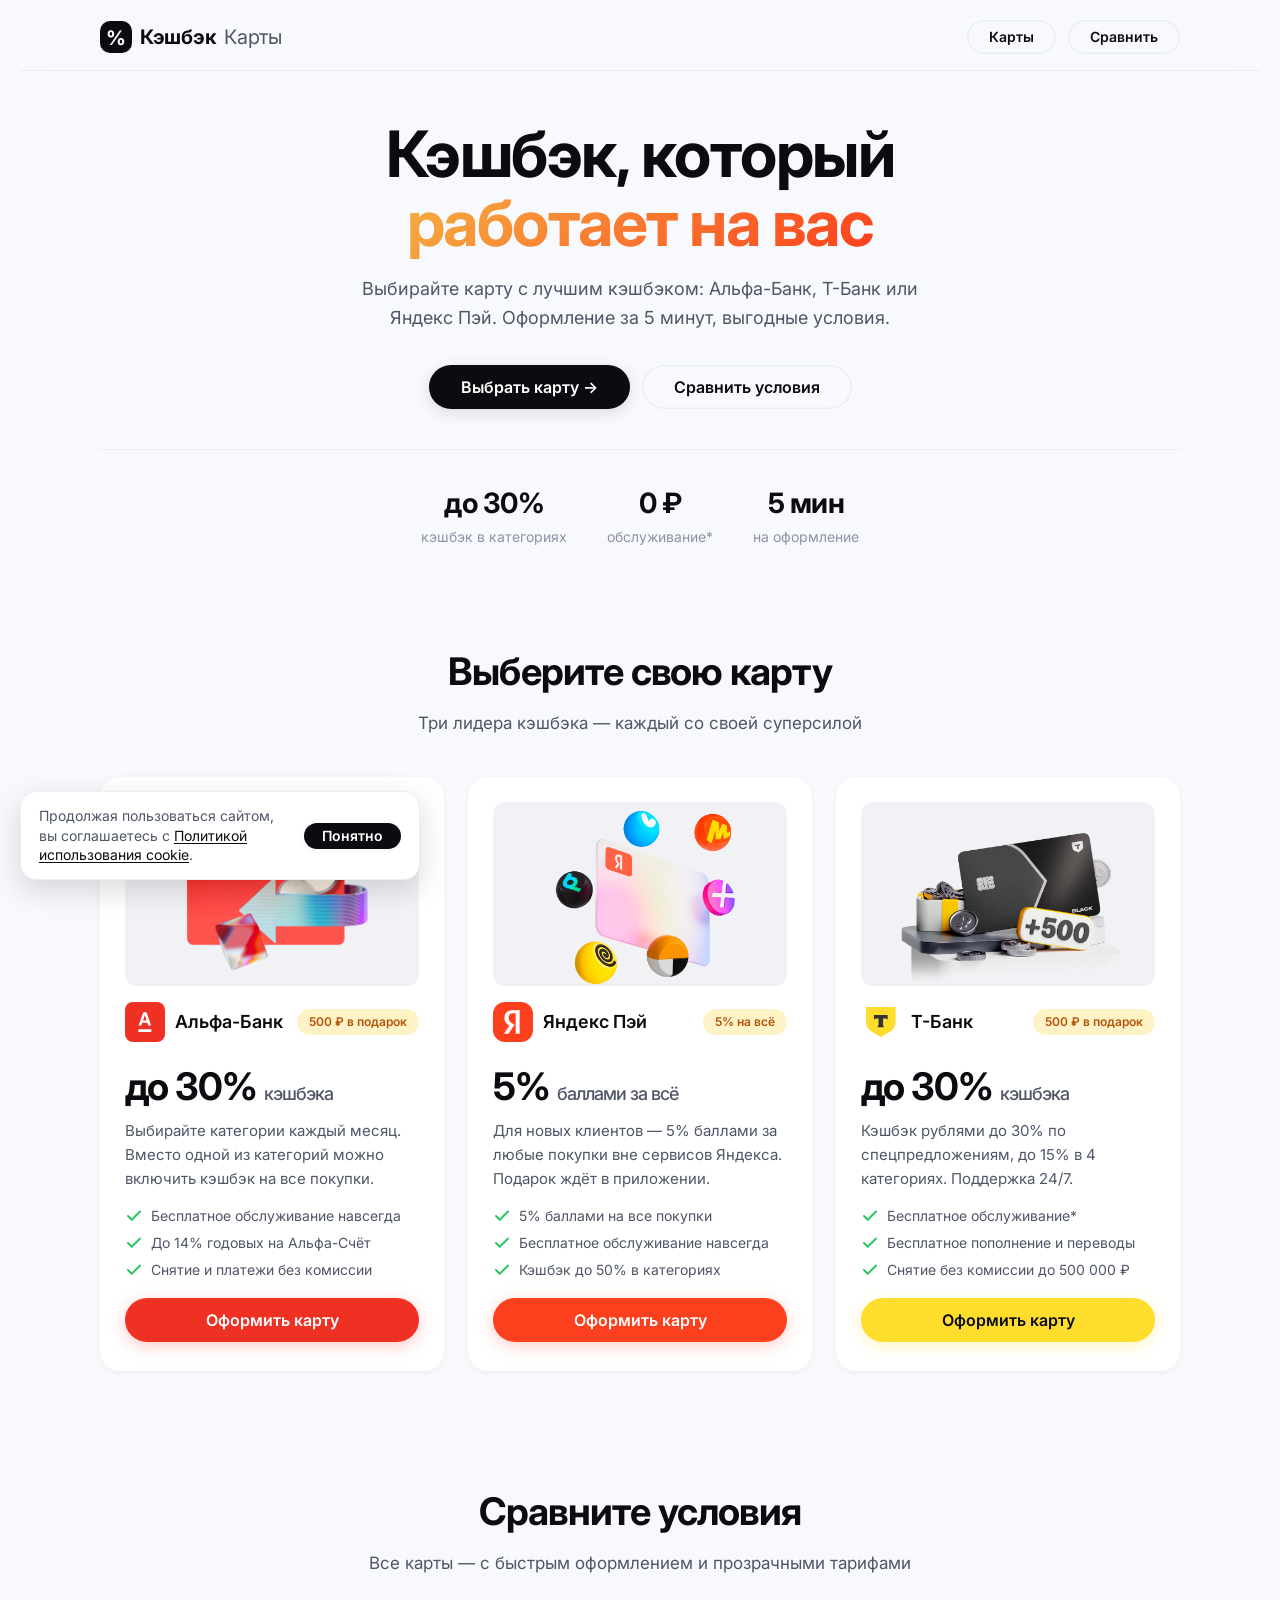
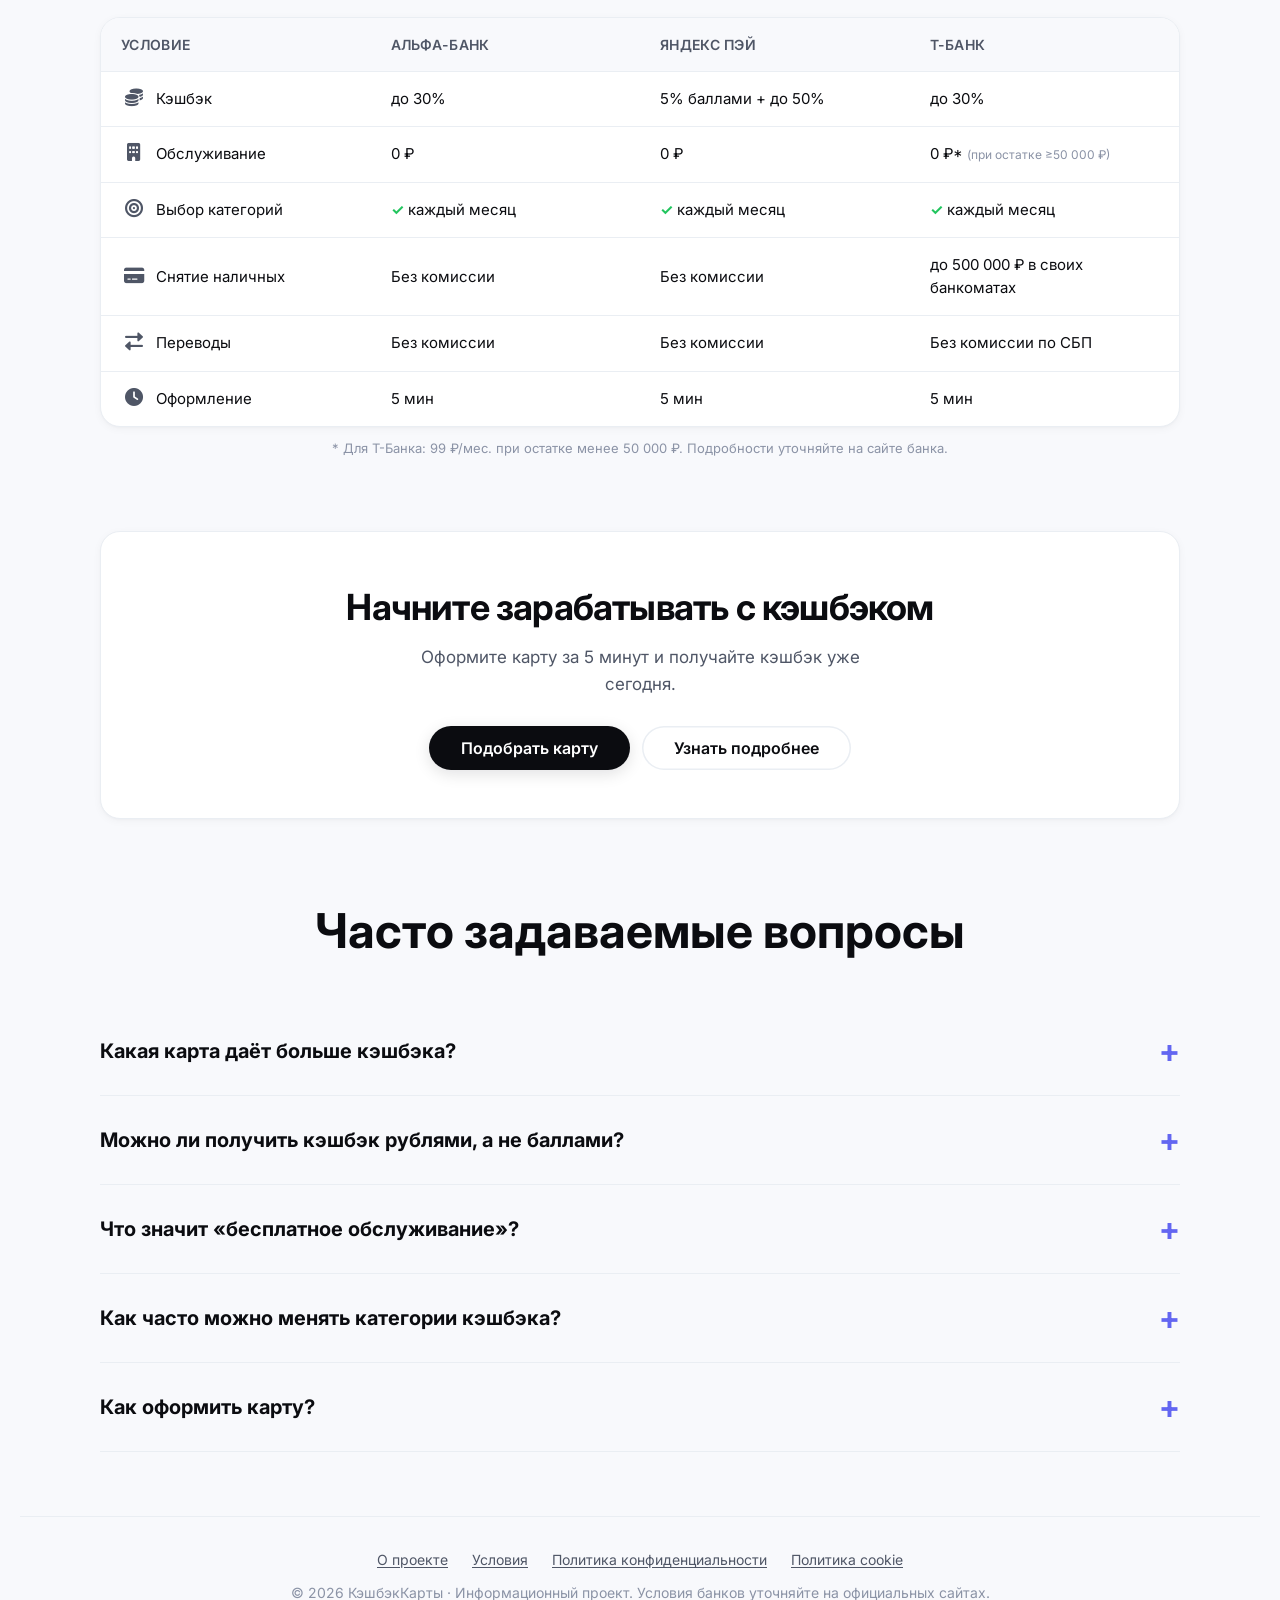
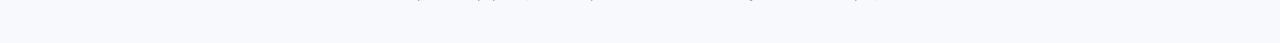
==== commit 0fa5ffa7: "Update index.html" ====
--- a/index.html
+++ b/index.html
@@ -199,8 +199,8 @@
             <h2 class="section-title faq-title">Часто задаваемые вопросы</h2>
 
             <details class="faq-item">
-                <summary>Какая карта даёт больше кэшбэка в супермаркетах?</summary>
-                <p>Т-Банк позволяет выбрать категорию «Супермаркеты» и получать до 5% кэшбэка. Альфа-Банк тоже даёт до 30% в выбранных категориях, но процент зависит от конкретного предложения.</p>
+                <summary>Какая карта даёт больше кэшбэка?</summary>
+                <p>Универсальной карты не существует – банки обновляют условия каждый месяц. Оптимальная стратегия – использовать несколько карт в связке: например, Т-Банк для супермаркетов, Альфа-Банк для кафе и развлечений, а Яндекс Пэй как универсальный вариант на все остальные покупки. Актуальные проценты всегда можно проверять в приложениях банков.</p>
             </details>
 
             <details class="faq-item">
@@ -215,7 +215,7 @@
 
             <details class="faq-item">
                 <summary>Как часто можно менять категории кэшбэка?</summary>
-                <p>Альфа-Банк и Т-Банк позволяют менять категории каждый месяц. Яндекс Пэй не требует выбора категорий – кэшбэк начисляется на все покупки.</p>
+                <p>Яндекс Пэй, Альфа-Банк и Т-Банк позволяют менять категории каждый месяц.</p>
             </details>
 
             <details class="faq-item">
--- a/styles.css
+++ b/styles.css
@@ -731,6 +731,7 @@
     }
 }
 
+/* ===== FAQ (без фона и рамки, с контейнером) ===== */
 .faq-title {
     font-size: 3rem;
     text-align: center;
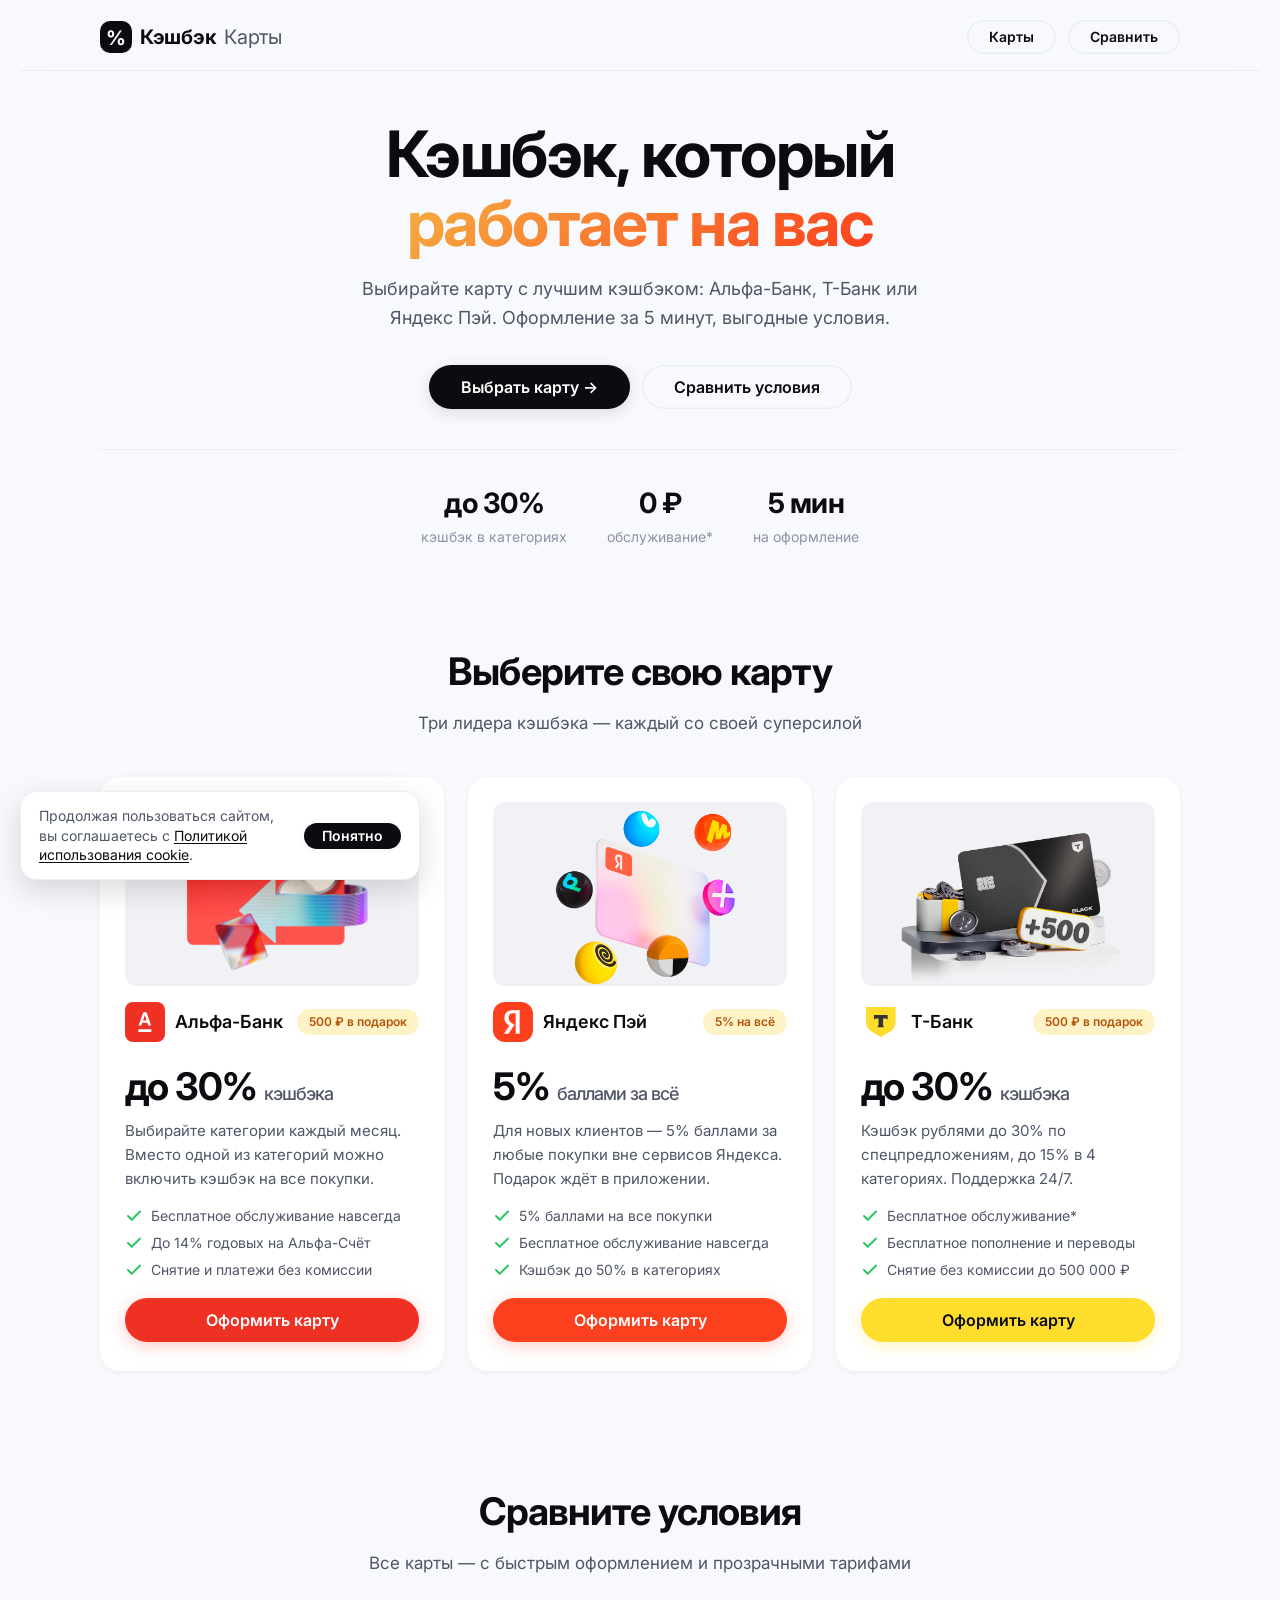
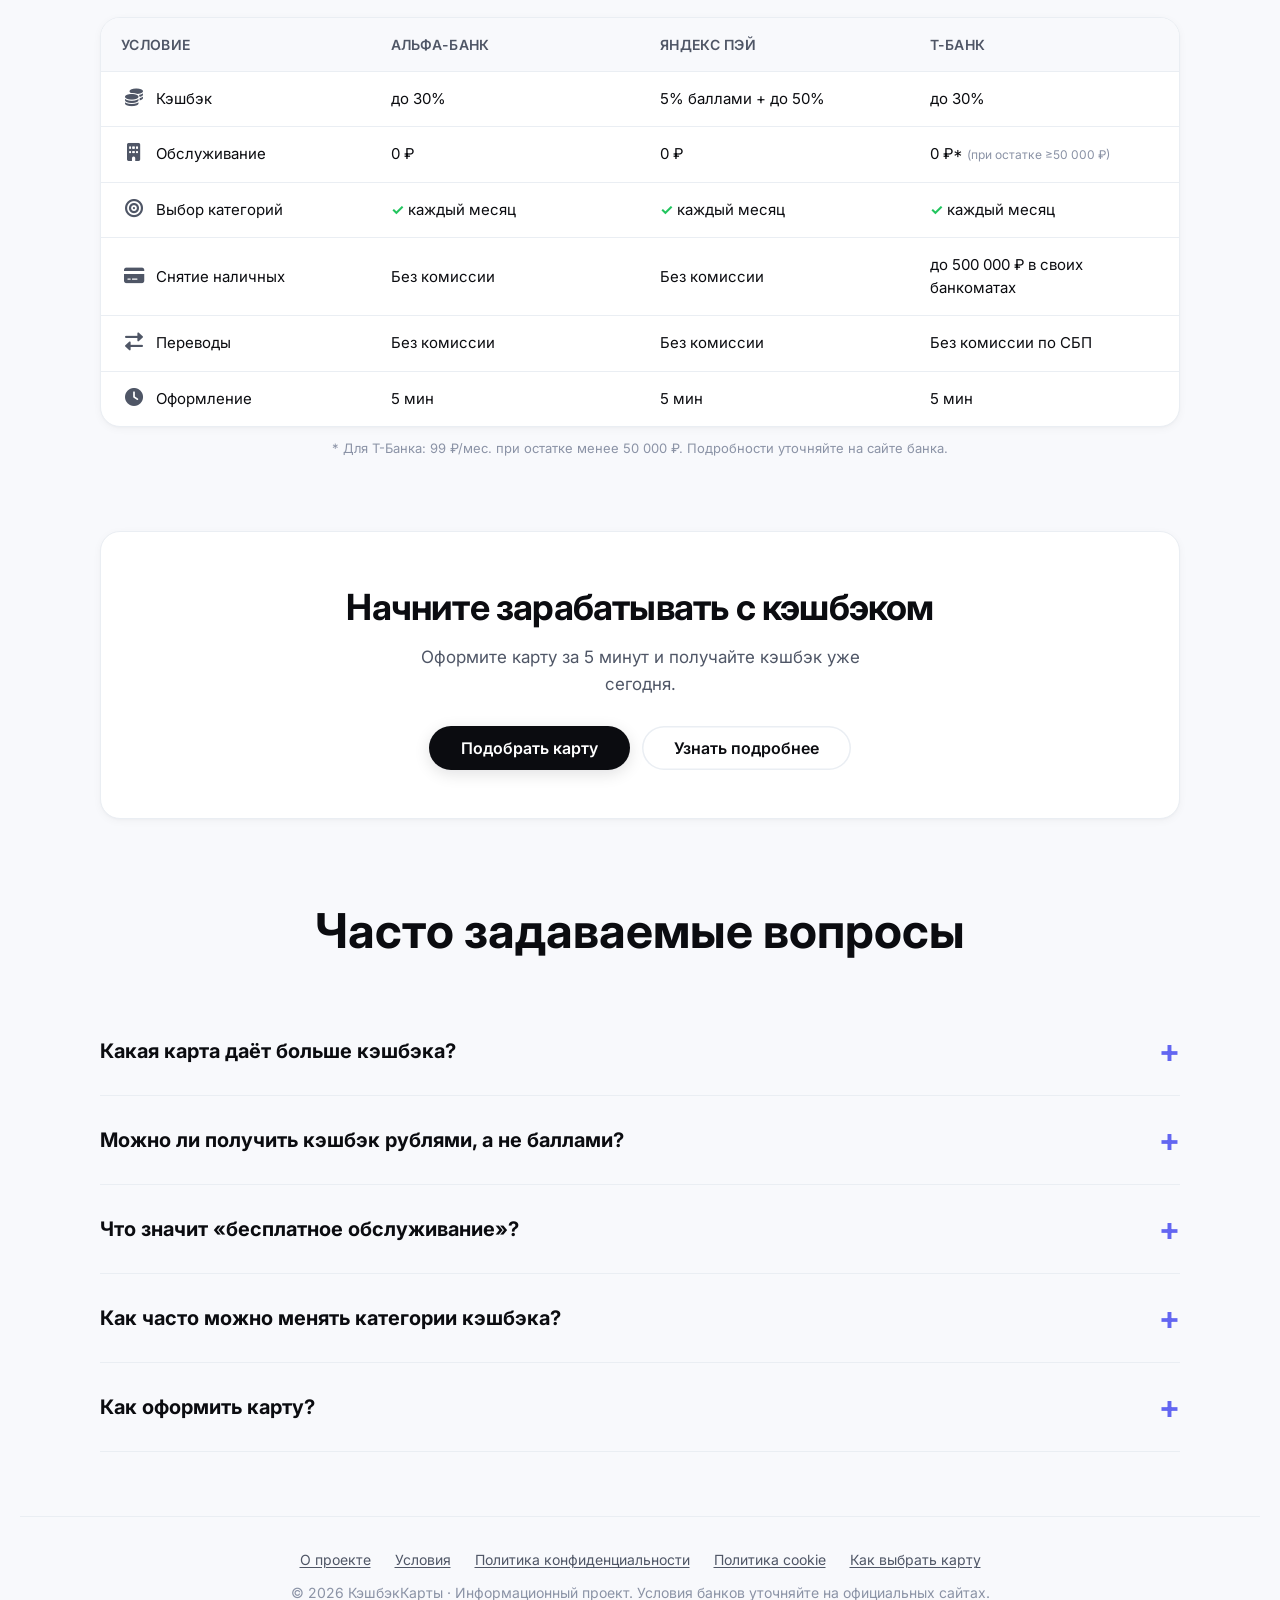
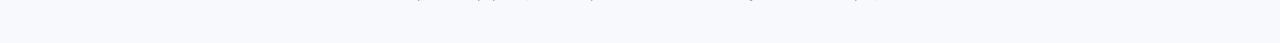
==== commit ba13b183: "Update index.html" ====
--- a/index.html
+++ b/index.html
@@ -33,7 +33,9 @@
     <meta property="og:image" content="https://cash-top.ru/og-image-1200x630.png">
     <meta property="og:image:width" content="1200">
     <meta property="og:image:height" content="630">
-    
+
+    <meta name="yandex-verification" content="d9jph344kqhq481i" />
+
     <meta charset="UTF-8" />
     <meta name="viewport" content="width=device-width, initial-scale=1.0, maximum-scale=1.0, user-scalable=no" />
     <title>Сравнение карт с кэшбэком – Альфа, Т-Банк, Яндекс | КэшбэкКарты</title>
@@ -200,7 +202,7 @@
 
             <details class="faq-item">
                 <summary>Какая карта даёт больше кэшбэка?</summary>
-                <p>Универсальной карты не существует – банки обновляют условия каждый месяц. Оптимальная стратегия – использовать несколько карт в связке: например, Т-Банк для супермаркетов, Альфа-Банк для кафе и развлечений, а Яндекс Пэй как универсальный вариант на все остальные покупки. Актуальные проценты всегда можно проверять в приложениях банков.</p>
+                <p>Универсальной карты не существует – банки обновляют условия каждый месяц. Оптимальная стратегия – использовать несколько карт в связке: например, Т-Банк для супермаркетов и АЗС, Альфа-Банк для кафе и развлечений, а Яндекс Пэй как универсальный вариант на все остальные покупки. Актуальные проценты и предложения всегда можно проверять в приложениях банков.</p>
             </details>
 
             <details class="faq-item">
@@ -234,6 +236,7 @@
                 <a href="terms.html">Условия</a>
                 <a href="privacy.html">Политика конфиденциальности</a>
                 <a href="cookies.html">Политика cookie</a>
+                <a href="kak-vybrat-kartu-s-keshbekom.html">Как выбрать карту</a>
             </div>
             <p>© 2026 КэшбэкКарты · Информационный проект. Условия банков уточняйте на официальных сайтах.</p>
         </div>
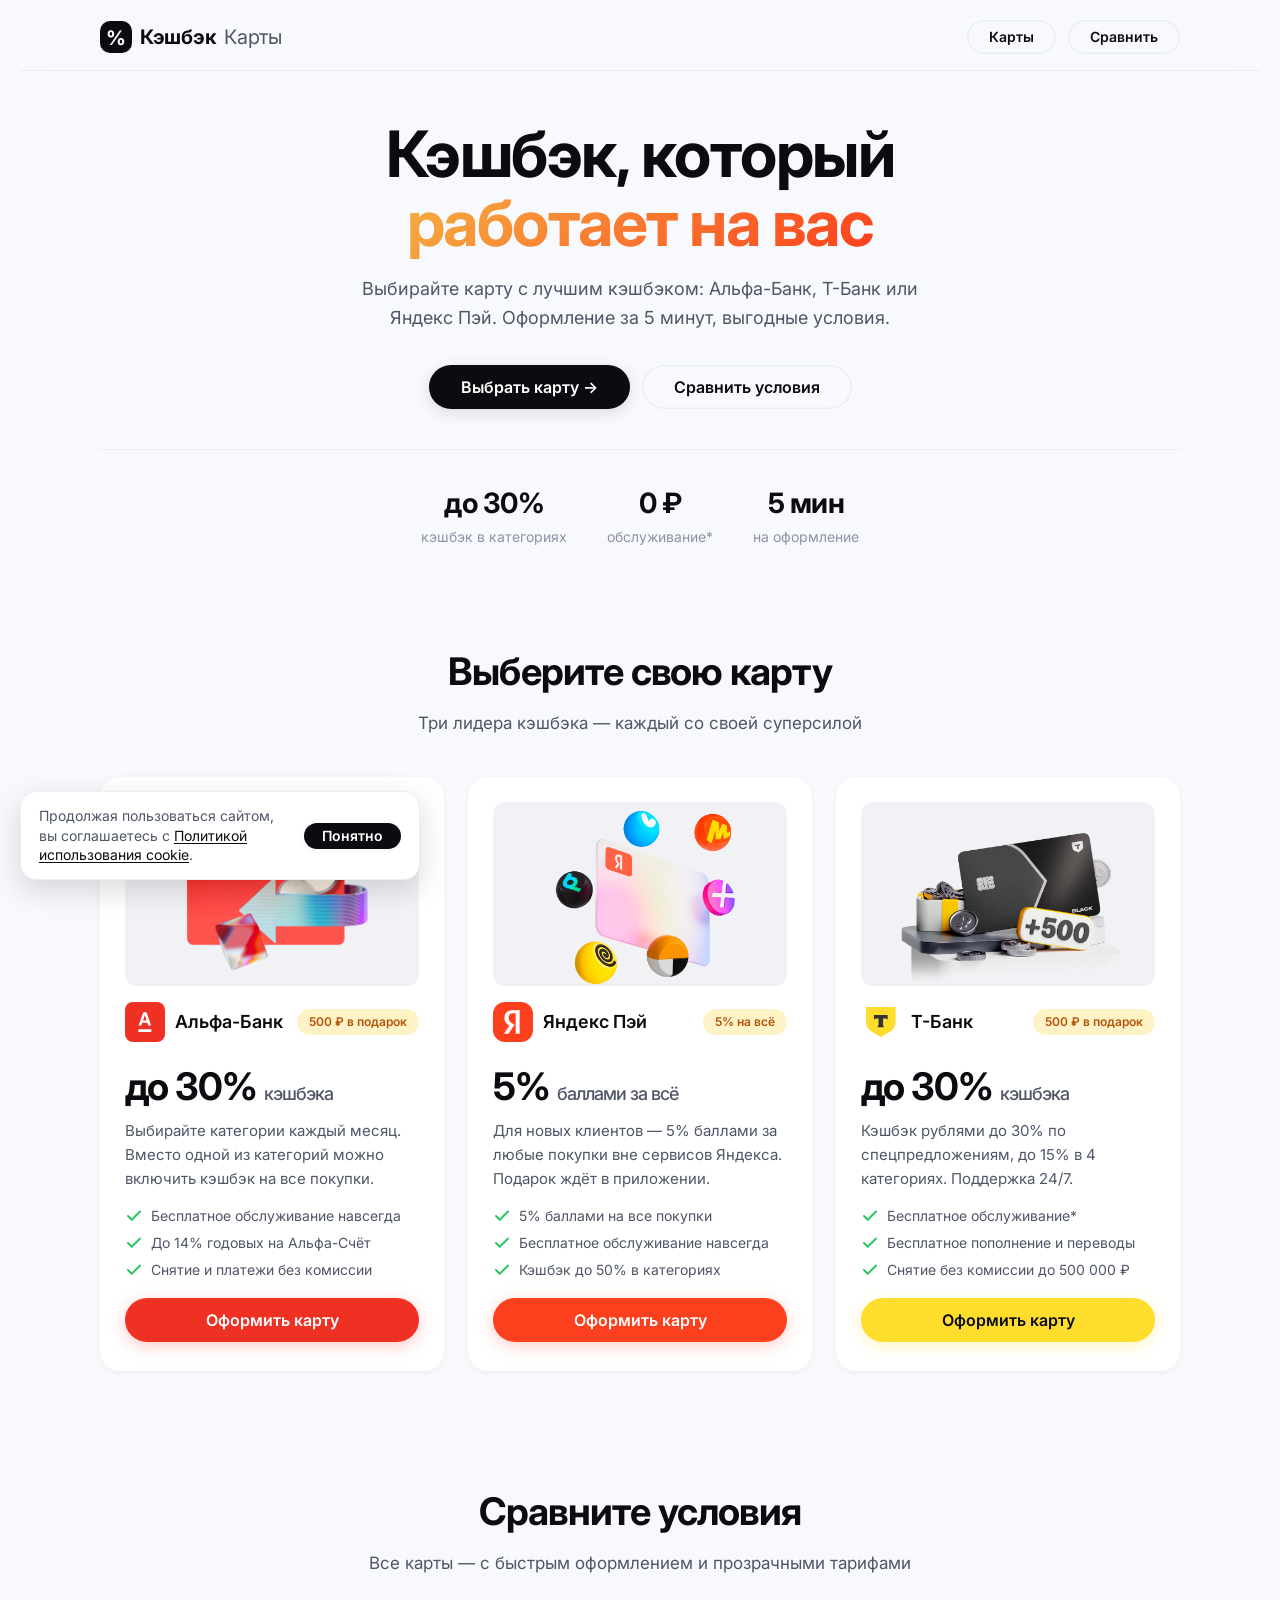
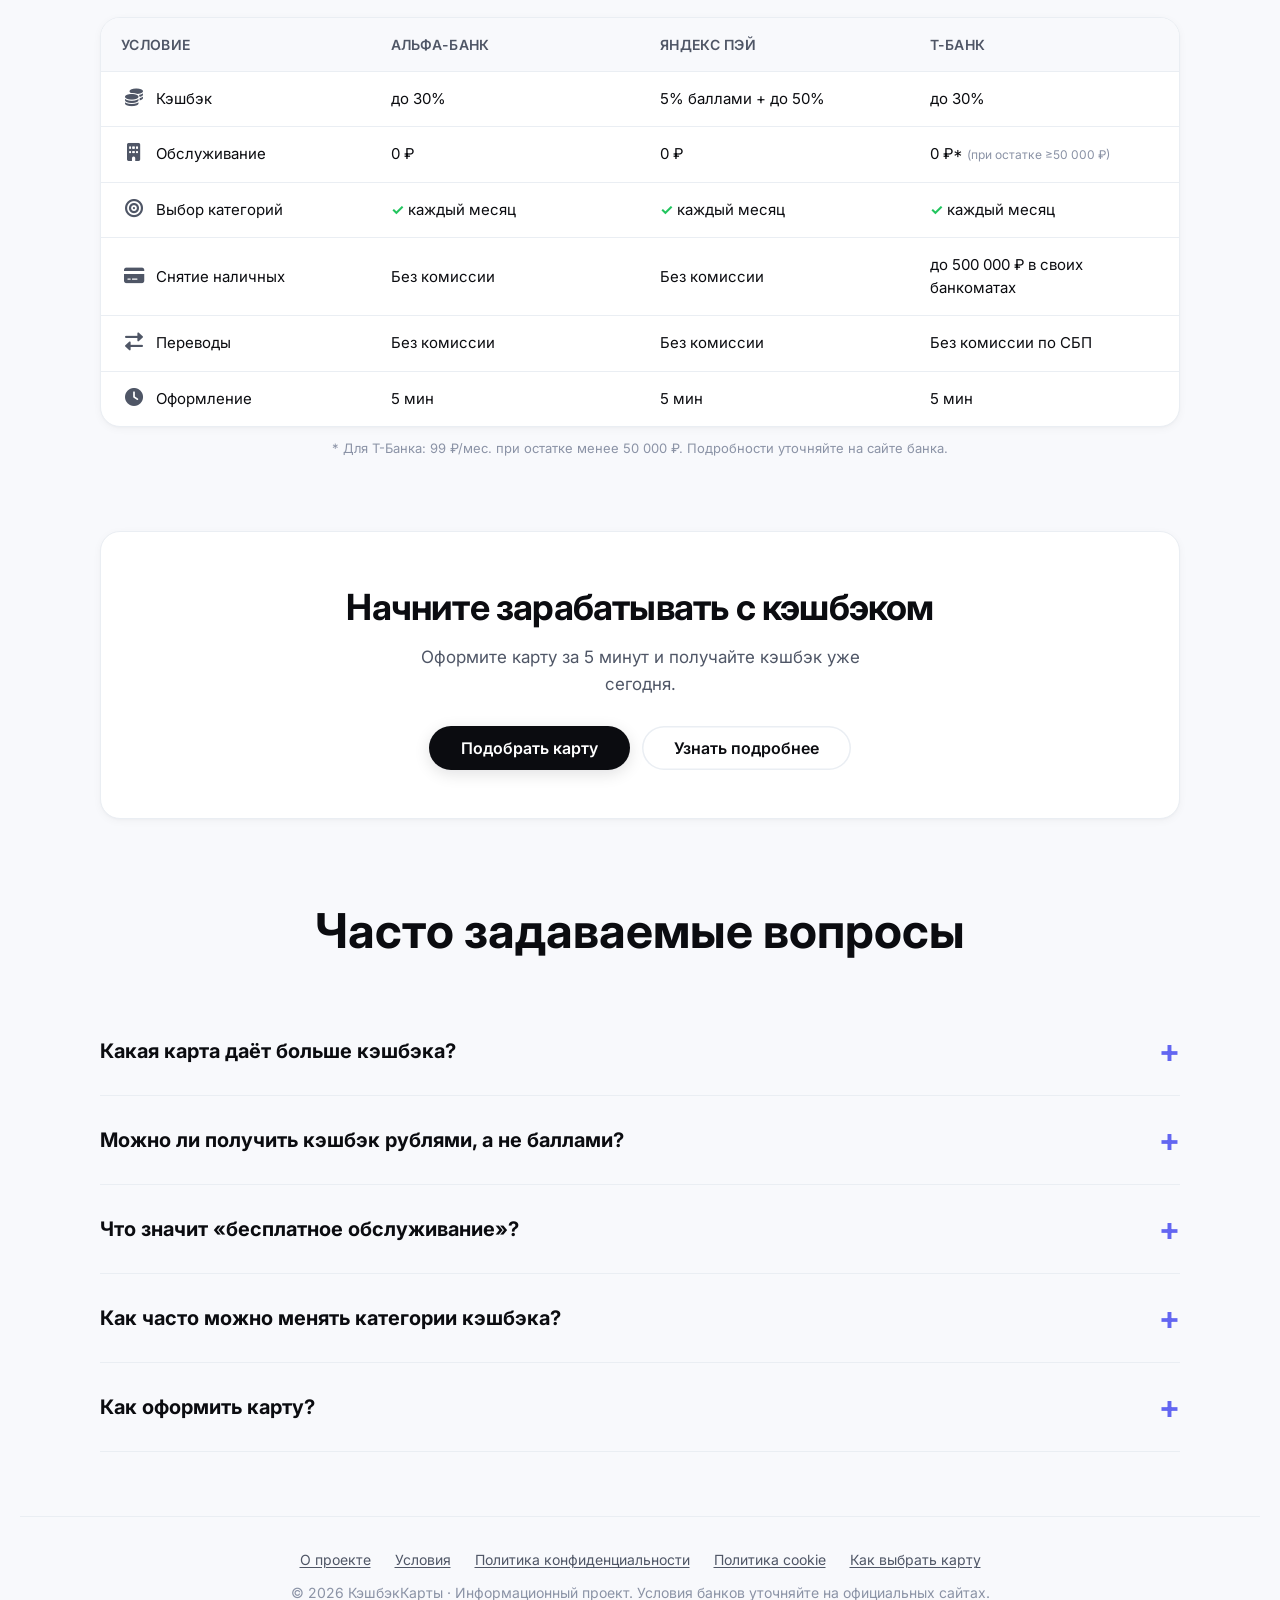
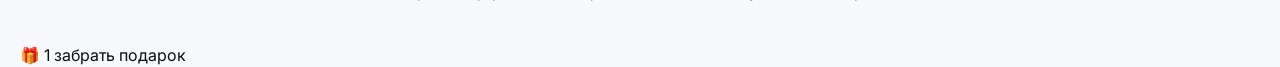
==== commit 8d749cd8: "Update index.html" ====
--- a/index.html
+++ b/index.html
@@ -269,5 +269,13 @@
         })();
     </script>
 
+        <!-- ===== ПЛАВАЮЩИЙ БАННЕР-ЭМОДЗИ ПОДАРКА ===== -->
+    <a href="https://ppdu.ru/gifts/0eb64704-d628-4854-8c13-d44e6d1e8c98" class="floating-gift" aria-label="Подарки и бонусы">
+        <span class="gift-icon-wrapper">
+            <span class="gift-emoji">🎁</span>
+            <span class="gift-badge">1</span>
+        </span>
+        <span class="gift-label">забрать подарок</span>
+    </a>
 </body>
 </html>
